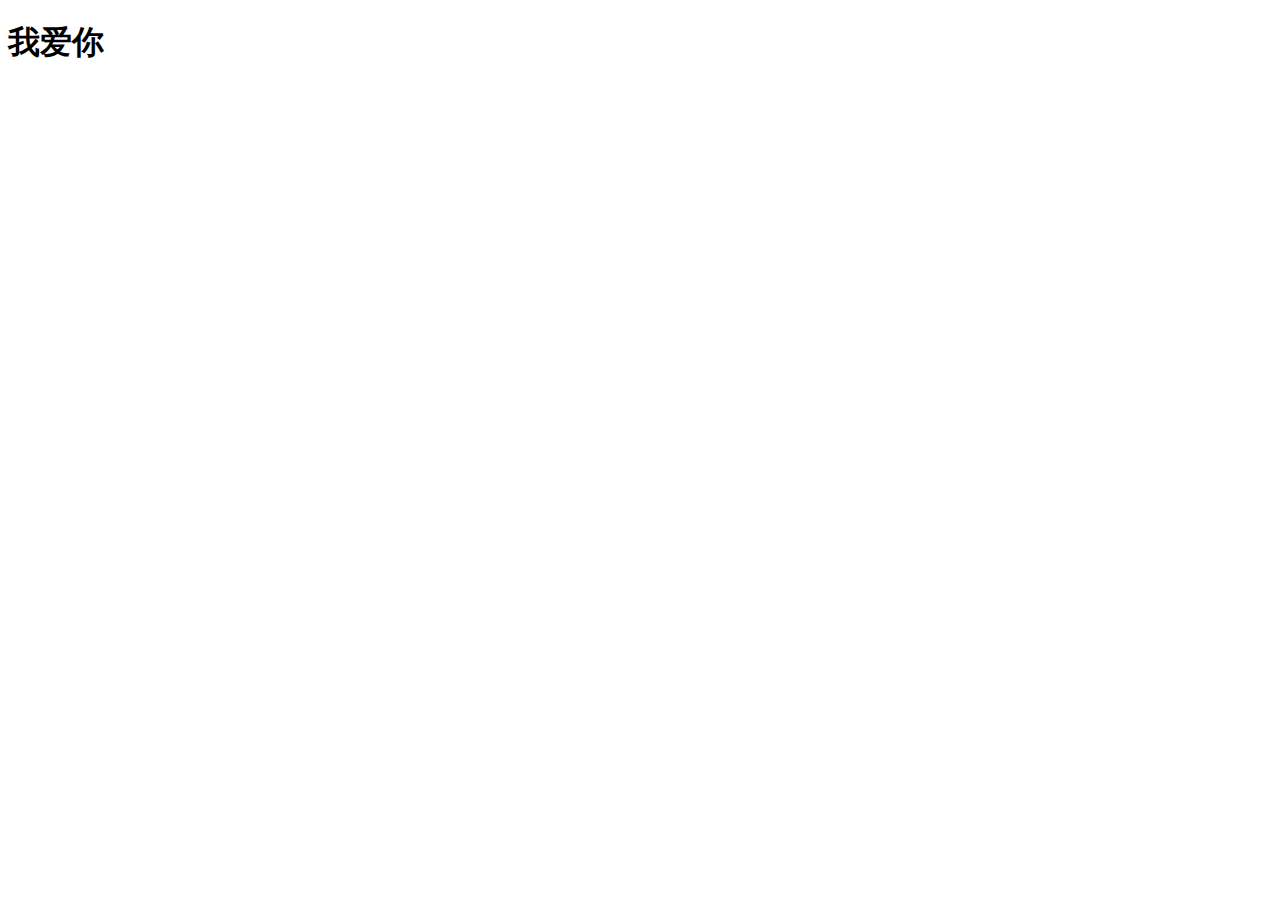
==== index.html @ 46d6de16 "完成了登录界面的制作" ====
<!DOCTYPE html>
<html lang="en">
<head>
    <meta charset="UTF-8">
    <meta http-equiv="X-UA-Compatible" content="IE=edge">
    <meta name="viewport" content="width=device-width, initial-scale=1.0">
    <title>Document</title>
</head>
<body>
    <h1>我爱你</h1>
</body>
</html>
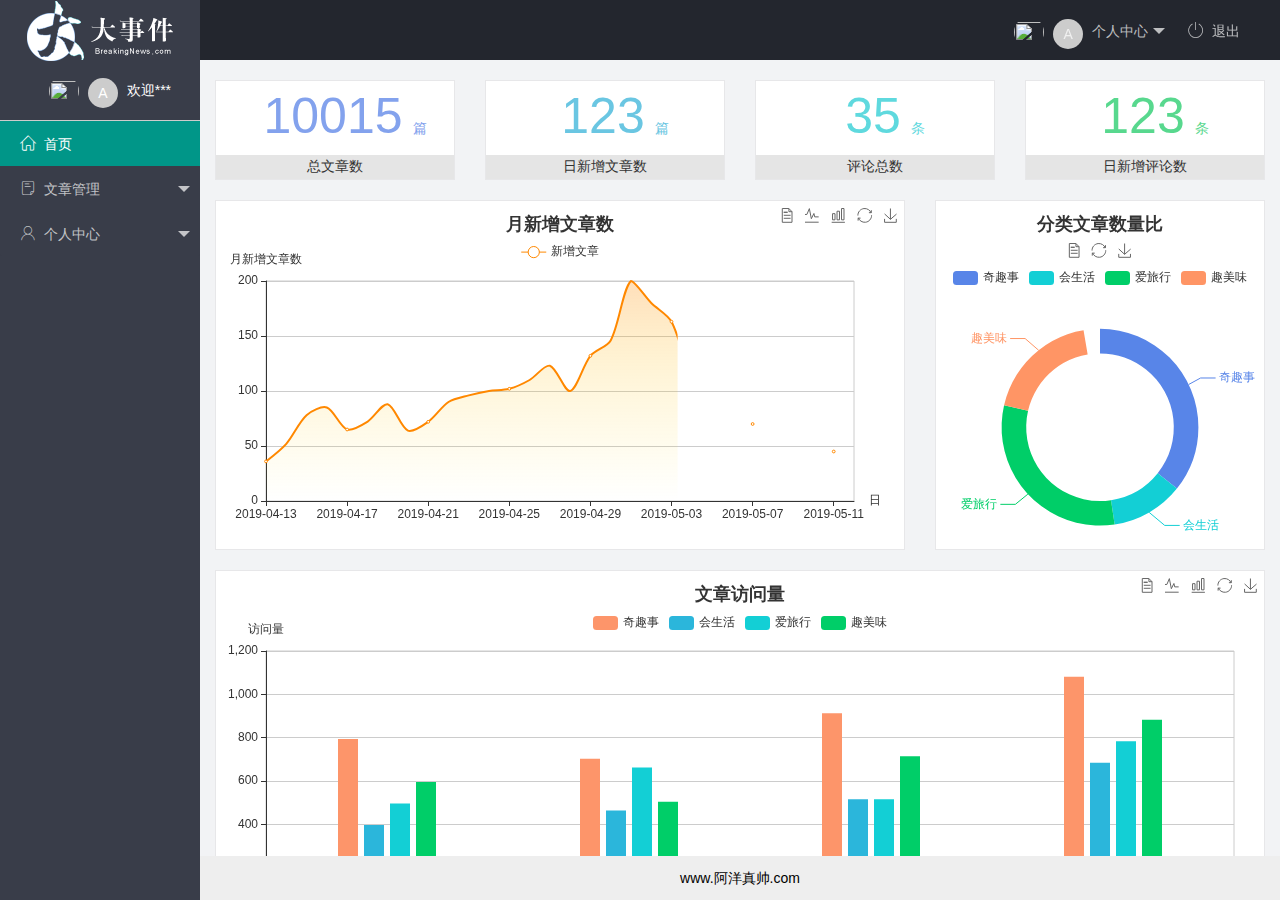
==== commit cef38fad: "完成了主页的开发" ====
--- a/index.html
+++ b/index.html
@@ -1,12 +1,102 @@
 <!DOCTYPE html>
 <html lang="en">
+
 <head>
     <meta charset="UTF-8">
     <meta http-equiv="X-UA-Compatible" content="IE=edge">
     <meta name="viewport" content="width=device-width, initial-scale=1.0">
-    <title>Document</title>
+    <link rel="stylesheet" href="/assets/lib/layui/css/layui.css">
+    <link rel="stylesheet" href="/assets/css/index.css">
+    <link rel="stylesheet" href="/assets/fonts/iconfont.css">
+    <title>后台主页</title>
 </head>
+
 <body>
-    <h1>我爱你</h1>
+    <div class="layui-layout layui-layout-admin">
+        <div class="layui-header">
+            <div class="layui-logo layui-hide-xs layui-bg-black">
+                <img src="/assets/images/logo.png" alt="">
+            </div>
+            <!-- 头部区域（可配合layui 已有的水平导航） -->
+
+            <ul class="layui-nav layui-layout-right">
+                <li class="layui-nav-item layui-hide layui-show-md-inline-block">
+                    <a href="javascript:;">
+                        <img src="//tva1.sinaimg.cn/crop.0.0.118.118.180/5db11ff4gw1e77d3nqrv8j203b03cweg.jpg"
+                            class="layui-nav-img">
+                        <span class="welcome">A</span>
+                       
+                        个人中心
+                    </a>
+                    <dl class="layui-nav-child">
+                        <dd><a href="">基本资料</a></dd>
+                        <dd><a href="">更换密码</a></dd>
+                        <dd><a href="">重置密码</a></dd>
+                    </dl>
+                </li>
+                <li class="layui-nav-item" lay-header-event="menuRight" lay-unselect>
+                    <a href="javascript:;" class="outlogin">
+                        <span class="iconfont icon-tuichu"></span>退出
+                    </a>
+                </li>
+            </ul>
+        </div>
+
+        <div class="layui-side layui-bg-black">
+            <div class="layui-side-scroll">
+                <!-- 左侧导航区域（可配合layui已有的垂直导航） -->
+                <div class="user-header">
+                    <img src="//tva1.sinaimg.cn/crop.0.0.118.118.180/5db11ff4gw1e77d3nqrv8j203b03cweg.jpg"
+                        class="layui-nav-img">
+                    <span  class="welcome">A</span>
+                    <span class="text-avatar"> 欢迎***</span>
+                   
+                 
+                </div>
+                <ul class="layui-nav layui-nav-tree" lay-shrink="all">
+                    <li class="layui-nav-item layui-this">
+                        <a target="fm" href="/home/dashboard.html"><span class="iconfont icon-home"></span>首页</a>
+                    </li>
+                    <li class="layui-nav-item ">
+                        <a class="" href="javascript:;"><span class="iconfont icon-16"></span>文章管理</a>
+                        <dl class="layui-nav-child">
+                            <dd><a href="javascript:;"><i class="layui-icon layui-icon-app"></i> 文章类别</a></dd>
+                            <dd><a href="javascript:;"><i class="layui-icon layui-icon-app"></i>文章列表</a></dd>
+                            <dd><a href="javascript:;"><i class="layui-icon layui-icon-app"></i>发表文章</a></dd>
+
+                        </dl>
+                    </li>
+                    <li class="layui-nav-item">
+                        <a href="javascript:;"><span class="iconfont icon-user"></span>个人中心</a>
+                        <dl class="layui-nav-child">
+                            <dd><a href="javascript:;"><i class="layui-icon layui-icon-app"></i>基本资料</a></dd>
+                            <dd><a href="javascript:;"><i class="layui-icon layui-icon-app"></i>更换头像</a></dd>
+                            <dd><a href="javascript:;"><i class="layui-icon layui-icon-app"></i>重置密码</a></dd>
+
+                        </dl>
+                    </li>
+
+
+                </ul>
+            </div>
+        </div>
+
+        <div class="layui-body">
+            <!-- 内容主体区域 -->
+            <iframe name="fm" src="/home/dashboard.html" frameborder="0"></iframe>
+        </div>
+
+        <div class="layui-footer">
+            <!-- 底部固定区域 -->
+            www.阿洋真帅.com
+        </div>
+    </div>
+    <script src="/assets/lib/layui/layui.all.js"></script>
+    <script src="/assets/lib/jquery.js"></script>
+    <script src="/assets/js/baseAPI.js"></script>
+
+    <script src="/assets/js/index.js"></script>
 </body>
+
+
 </html>--- a/assets/lib/layui/css/layui.css
+++ b/assets/lib/layui/css/layui.css
@@ -0,0 +1,2 @@
+/** layui-v2.5.5 MIT License By https://www.layui.com */
+ .layui-inline,img{display:inline-block;vertical-align:middle}h1,h2,h3,h4,h5,h6{font-weight:400}.layui-edge,.layui-header,.layui-inline,.layui-main{position:relative}.layui-body,.layui-edge,.layui-elip{overflow:hidden}.layui-btn,.layui-edge,.layui-inline,img{vertical-align:middle}.layui-btn,.layui-disabled,.layui-icon,.layui-unselect{-moz-user-select:none;-webkit-user-select:none;-ms-user-select:none}.layui-elip,.layui-form-checkbox span,.layui-form-pane .layui-form-label{text-overflow:ellipsis;white-space:nowrap}.layui-breadcrumb,.layui-tree-btnGroup{visibility:hidden}blockquote,body,button,dd,div,dl,dt,form,h1,h2,h3,h4,h5,h6,input,li,ol,p,pre,td,textarea,th,ul{margin:0;padding:0;-webkit-tap-highlight-color:rgba(0,0,0,0)}a:active,a:hover{outline:0}img{border:none}li{list-style:none}table{border-collapse:collapse;border-spacing:0}h4,h5,h6{font-size:100%}button,input,optgroup,option,select,textarea{font-family:inherit;font-size:inherit;font-style:inherit;font-weight:inherit;outline:0}pre{white-space:pre-wrap;white-space:-moz-pre-wrap;white-space:-pre-wrap;white-space:-o-pre-wrap;word-wrap:break-word}body{line-height:24px;font:14px Helvetica Neue,Helvetica,PingFang SC,Tahoma,Arial,sans-serif}hr{height:1px;margin:10px 0;border:0;clear:both}a{color:#333;text-decoration:none}a:hover{color:#777}a cite{font-style:normal;*cursor:pointer}.layui-border-box,.layui-border-box *{box-sizing:border-box}.layui-box,.layui-box *{box-sizing:content-box}.layui-clear{clear:both;*zoom:1}.layui-clear:after{content:'\20';clear:both;*zoom:1;display:block;height:0}.layui-inline{*display:inline;*zoom:1}.layui-edge{display:inline-block;width:0;height:0;border-width:6px;border-style:dashed;border-color:transparent}.layui-edge-top{top:-4px;border-bottom-color:#999;border-bottom-style:solid}.layui-edge-right{border-left-color:#999;border-left-style:solid}.layui-edge-bottom{top:2px;border-top-color:#999;border-top-style:solid}.layui-edge-left{border-right-color:#999;border-right-style:solid}.layui-disabled,.layui-disabled:hover{color:#d2d2d2!important;cursor:not-allowed!important}.layui-circle{border-radius:100%}.layui-show{display:block!important}.layui-hide{display:none!important}@font-face{font-family:layui-icon;src:url(../font/iconfont.eot?v=250);src:url(../font/iconfont.eot?v=250#iefix) format('embedded-opentype'),url(../font/iconfont.woff2?v=250) format('woff2'),url(../font/iconfont.woff?v=250) format('woff'),url(../font/iconfont.ttf?v=250) format('truetype'),url(../font/iconfont.svg?v=250#layui-icon) format('svg')}.layui-icon{font-family:layui-icon!important;font-size:16px;font-style:normal;-webkit-font-smoothing:antialiased;-moz-osx-font-smoothing:grayscale}.layui-icon-reply-fill:before{content:"\e611"}.layui-icon-set-fill:before{content:"\e614"}.layui-icon-menu-fill:before{content:"\e60f"}.layui-icon-search:before{content:"\e615"}.layui-icon-share:before{content:"\e641"}.layui-icon-set-sm:before{content:"\e620"}.layui-icon-engine:before{content:"\e628"}.layui-icon-close:before{content:"\1006"}.layui-icon-close-fill:before{content:"\1007"}.layui-icon-chart-screen:before{content:"\e629"}.layui-icon-star:before{content:"\e600"}.layui-icon-circle-dot:before{content:"\e617"}.layui-icon-chat:before{content:"\e606"}.layui-icon-release:before{content:"\e609"}.layui-icon-list:before{content:"\e60a"}.layui-icon-chart:before{content:"\e62c"}.layui-icon-ok-circle:before{content:"\1005"}.layui-icon-layim-theme:before{content:"\e61b"}.layui-icon-table:before{content:"\e62d"}.layui-icon-right:before{content:"\e602"}.layui-icon-left:before{content:"\e603"}.layui-icon-cart-simple:before{content:"\e698"}.layui-icon-face-cry:before{content:"\e69c"}.layui-icon-face-smile:before{content:"\e6af"}.layui-icon-survey:before{content:"\e6b2"}.layui-icon-tree:before{content:"\e62e"}.layui-icon-upload-circle:before{content:"\e62f"}.layui-icon-add-circle:before{content:"\e61f"}.layui-icon-download-circle:before{content:"\e601"}.layui-icon-templeate-1:before{content:"\e630"}.layui-icon-util:before{content:"\e631"}.layui-icon-face-surprised:before{content:"\e664"}.layui-icon-edit:before{content:"\e642"}.layui-icon-speaker:before{content:"\e645"}.layui-icon-down:before{content:"\e61a"}.layui-icon-file:before{content:"\e621"}.layui-icon-layouts:before{content:"\e632"}.layui-icon-rate-half:before{content:"\e6c9"}.layui-icon-add-circle-fine:before{content:"\e608"}.layui-icon-prev-circle:before{content:"\e633"}.layui-icon-read:before{content:"\e705"}.layui-icon-404:before{content:"\e61c"}.layui-icon-carousel:before{content:"\e634"}.layui-icon-help:before{content:"\e607"}.layui-icon-code-circle:before{content:"\e635"}.layui-icon-water:before{content:"\e636"}.layui-icon-username:before{content:"\e66f"}.layui-icon-find-fill:before{content:"\e670"}.layui-icon-about:before{content:"\e60b"}.layui-icon-location:before{content:"\e715"}.layui-icon-up:before{content:"\e619"}.layui-icon-pause:before{content:"\e651"}.layui-icon-date:before{content:"\e637"}.layui-icon-layim-uploadfile:before{content:"\e61d"}.layui-icon-delete:before{content:"\e640"}.layui-icon-play:before{content:"\e652"}.layui-icon-top:before{content:"\e604"}.layui-icon-friends:before{content:"\e612"}.layui-icon-refresh-3:before{content:"\e9aa"}.layui-icon-ok:before{content:"\e605"}.layui-icon-layer:before{content:"\e638"}.layui-icon-face-smile-fine:before{content:"\e60c"}.layui-icon-dollar:before{content:"\e659"}.layui-icon-group:before{content:"\e613"}.layui-icon-layim-download:before{content:"\e61e"}.layui-icon-picture-fine:before{content:"\e60d"}.layui-icon-link:before{content:"\e64c"}.layui-icon-diamond:before{content:"\e735"}.layui-icon-log:before{content:"\e60e"}.layui-icon-rate-solid:before{content:"\e67a"}.layui-icon-fonts-del:before{content:"\e64f"}.layui-icon-unlink:before{content:"\e64d"}.layui-icon-fonts-clear:before{content:"\e639"}.layui-icon-triangle-r:before{content:"\e623"}.layui-icon-circle:before{content:"\e63f"}.layui-icon-radio:before{content:"\e643"}.layui-icon-align-center:before{content:"\e647"}.layui-icon-align-right:before{content:"\e648"}.layui-icon-align-left:before{content:"\e649"}.layui-icon-loading-1:before{content:"\e63e"}.layui-icon-return:before{content:"\e65c"}.layui-icon-fonts-strong:before{content:"\e62b"}.layui-icon-upload:before{content:"\e67c"}.layui-icon-dialogue:before{content:"\e63a"}.layui-icon-video:before{content:"\e6ed"}.layui-icon-headset:before{content:"\e6fc"}.layui-icon-cellphone-fine:before{content:"\e63b"}.layui-icon-add-1:before{content:"\e654"}.layui-icon-face-smile-b:before{content:"\e650"}.layui-icon-fonts-html:before{content:"\e64b"}.layui-icon-form:before{content:"\e63c"}.layui-icon-cart:before{content:"\e657"}.layui-icon-camera-fill:before{content:"\e65d"}.layui-icon-tabs:before{content:"\e62a"}.layui-icon-fonts-code:before{content:"\e64e"}.layui-icon-fire:before{content:"\e756"}.layui-icon-set:before{content:"\e716"}.layui-icon-fonts-u:before{content:"\e646"}.layui-icon-triangle-d:before{content:"\e625"}.layui-icon-tips:before{content:"\e702"}.layui-icon-picture:before{content:"\e64a"}.layui-icon-more-vertical:before{content:"\e671"}.layui-icon-flag:before{content:"\e66c"}.layui-icon-loading:before{content:"\e63d"}.layui-icon-fonts-i:before{content:"\e644"}.layui-icon-refresh-1:before{content:"\e666"}.layui-icon-rmb:before{content:"\e65e"}.layui-icon-home:before{content:"\e68e"}.layui-icon-user:before{content:"\e770"}.layui-icon-notice:before{content:"\e667"}.layui-icon-login-weibo:before{content:"\e675"}.layui-icon-voice:before{content:"\e688"}.layui-icon-upload-drag:before{content:"\e681"}.layui-icon-login-qq:before{content:"\e676"}.layui-icon-snowflake:before{content:"\e6b1"}.layui-icon-file-b:before{content:"\e655"}.layui-icon-template:before{content:"\e663"}.layui-icon-auz:before{content:"\e672"}.layui-icon-console:before{content:"\e665"}.layui-icon-app:before{content:"\e653"}.layui-icon-prev:before{content:"\e65a"}.layui-icon-website:before{content:"\e7ae"}.layui-icon-next:before{content:"\e65b"}.layui-icon-component:before{content:"\e857"}.layui-icon-more:before{content:"\e65f"}.layui-icon-login-wechat:before{content:"\e677"}.layui-icon-shrink-right:before{content:"\e668"}.layui-icon-spread-left:before{content:"\e66b"}.layui-icon-camera:before{content:"\e660"}.layui-icon-note:before{content:"\e66e"}.layui-icon-refresh:before{content:"\e669"}.layui-icon-female:before{content:"\e661"}.layui-icon-male:before{content:"\e662"}.layui-icon-password:before{content:"\e673"}.layui-icon-senior:before{content:"\e674"}.layui-icon-theme:before{content:"\e66a"}.layui-icon-tread:before{content:"\e6c5"}.layui-icon-praise:before{content:"\e6c6"}.layui-icon-star-fill:before{content:"\e658"}.layui-icon-rate:before{content:"\e67b"}.layui-icon-template-1:before{content:"\e656"}.layui-icon-vercode:before{content:"\e679"}.layui-icon-cellphone:before{content:"\e678"}.layui-icon-screen-full:before{content:"\e622"}.layui-icon-screen-restore:before{content:"\e758"}.layui-icon-cols:before{content:"\e610"}.layui-icon-export:before{content:"\e67d"}.layui-icon-print:before{content:"\e66d"}.layui-icon-slider:before{content:"\e714"}.layui-icon-addition:before{content:"\e624"}.layui-icon-subtraction:before{content:"\e67e"}.layui-icon-service:before{content:"\e626"}.layui-icon-transfer:before{content:"\e691"}.layui-main{width:1140px;margin:0 auto}.layui-header{z-index:1000;height:60px}.layui-header a:hover{transition:all .5s;-webkit-transition:all .5s}.layui-side{position:fixed;left:0;top:0;bottom:0;z-index:999;width:200px;overflow-x:hidden}.layui-side-scroll{position:relative;width:220px;height:100%;overflow-x:hidden}.layui-body{position:absolute;left:200px;right:0;top:0;bottom:0;z-index:998;width:auto;overflow-y:auto;box-sizing:border-box}.layui-layout-body{overflow:hidden}.layui-layout-admin .layui-header{background-color:#23262E}.layui-layout-admin .layui-side{top:60px;width:200px;overflow-x:hidden}.layui-layout-admin .layui-body{position:fixed;top:60px;bottom:44px}.layui-layout-admin .layui-main{width:auto;margin:0 15px}.layui-layout-admin .layui-footer{position:fixed;left:200px;right:0;bottom:0;height:44px;line-height:44px;padding:0 15px;background-color:#eee}.layui-layout-admin .layui-logo{position:absolute;left:0;top:0;width:200px;height:100%;line-height:60px;text-align:center;color:#009688;font-size:16px}.layui-layout-admin .layui-header .layui-nav{background:0 0}.layui-layout-left{position:absolute!important;left:200px;top:0}.layui-layout-right{position:absolute!important;right:0;top:0}.layui-container{position:relative;margin:0 auto;padding:0 15px;box-sizing:border-box}.layui-fluid{position:relative;margin:0 auto;padding:0 15px}.layui-row:after,.layui-row:before{content:'';display:block;clear:both}.layui-col-lg1,.layui-col-lg10,.layui-col-lg11,.layui-col-lg12,.layui-col-lg2,.layui-col-lg3,.layui-col-lg4,.layui-col-lg5,.layui-col-lg6,.layui-col-lg7,.layui-col-lg8,.layui-col-lg9,.layui-col-md1,.layui-col-md10,.layui-col-md11,.layui-col-md12,.layui-col-md2,.layui-col-md3,.layui-col-md4,.layui-col-md5,.layui-col-md6,.layui-col-md7,.layui-col-md8,.layui-col-md9,.layui-col-sm1,.layui-col-sm10,.layui-col-sm11,.layui-col-sm12,.layui-col-sm2,.layui-col-sm3,.layui-col-sm4,.layui-col-sm5,.layui-col-sm6,.layui-col-sm7,.layui-col-sm8,.layui-col-sm9,.layui-col-xs1,.layui-col-xs10,.layui-col-xs11,.layui-col-xs12,.layui-col-xs2,.layui-col-xs3,.layui-col-xs4,.layui-col-xs5,.layui-col-xs6,.layui-col-xs7,.layui-col-xs8,.layui-col-xs9{position:relative;display:block;box-sizing:border-box}.layui-col-xs1,.layui-col-xs10,.layui-col-xs11,.layui-col-xs12,.layui-col-xs2,.layui-col-xs3,.layui-col-xs4,.layui-col-xs5,.layui-col-xs6,.layui-col-xs7,.layui-col-xs8,.layui-col-xs9{float:left}.layui-col-xs1{width:8.33333333%}.layui-col-xs2{width:16.66666667%}.layui-col-xs3{width:25%}.layui-col-xs4{width:33.33333333%}.layui-col-xs5{width:41.66666667%}.layui-col-xs6{width:50%}.layui-col-xs7{width:58.33333333%}.layui-col-xs8{width:66.66666667%}.layui-col-xs9{width:75%}.layui-col-xs10{width:83.33333333%}.layui-col-xs11{width:91.66666667%}.layui-col-xs12{width:100%}.layui-col-xs-offset1{margin-left:8.33333333%}.layui-col-xs-offset2{margin-left:16.66666667%}.layui-col-xs-offset3{margin-left:25%}.layui-col-xs-offset4{margin-left:33.33333333%}.layui-col-xs-offset5{margin-left:41.66666667%}.layui-col-xs-offset6{margin-left:50%}.layui-col-xs-offset7{margin-left:58.33333333%}.layui-col-xs-offset8{margin-left:66.66666667%}.layui-col-xs-offset9{margin-left:75%}.layui-col-xs-offset10{margin-left:83.33333333%}.layui-col-xs-offset11{margin-left:91.66666667%}.layui-col-xs-offset12{margin-left:100%}@media screen and (max-width:768px){.layui-hide-xs{display:none!important}.layui-show-xs-block{display:block!important}.layui-show-xs-inline{display:inline!important}.layui-show-xs-inline-block{display:inline-block!important}}@media screen and (min-width:768px){.layui-container{width:750px}.layui-hide-sm{display:none!important}.layui-show-sm-block{display:block!important}.layui-show-sm-inline{display:inline!important}.layui-show-sm-inline-block{display:inline-block!important}.layui-col-sm1,.layui-col-sm10,.layui-col-sm11,.layui-col-sm12,.layui-col-sm2,.layui-col-sm3,.layui-col-sm4,.layui-col-sm5,.layui-col-sm6,.layui-col-sm7,.layui-col-sm8,.layui-col-sm9{float:left}.layui-col-sm1{width:8.33333333%}.layui-col-sm2{width:16.66666667%}.layui-col-sm3{width:25%}.layui-col-sm4{width:33.33333333%}.layui-col-sm5{width:41.66666667%}.layui-col-sm6{width:50%}.layui-col-sm7{width:58.33333333%}.layui-col-sm8{width:66.66666667%}.layui-col-sm9{width:75%}.layui-col-sm10{width:83.33333333%}.layui-col-sm11{width:91.66666667%}.layui-col-sm12{width:100%}.layui-col-sm-offset1{margin-left:8.33333333%}.layui-col-sm-offset2{margin-left:16.66666667%}.layui-col-sm-offset3{margin-left:25%}.layui-col-sm-offset4{margin-left:33.33333333%}.layui-col-sm-offset5{margin-left:41.66666667%}.layui-col-sm-offset6{margin-left:50%}.layui-col-sm-offset7{margin-left:58.33333333%}.layui-col-sm-offset8{margin-left:66.66666667%}.layui-col-sm-offset9{margin-left:75%}.layui-col-sm-offset10{margin-left:83.33333333%}.layui-col-sm-offset11{margin-left:91.66666667%}.layui-col-sm-offset12{margin-left:100%}}@media screen and (min-width:992px){.layui-container{width:970px}.layui-hide-md{display:none!important}.layui-show-md-block{display:block!important}.layui-show-md-inline{display:inline!important}.layui-show-md-inline-block{display:inline-block!important}.layui-col-md1,.layui-col-md10,.layui-col-md11,.layui-col-md12,.layui-col-md2,.layui-col-md3,.layui-col-md4,.layui-col-md5,.layui-col-md6,.layui-col-md7,.layui-col-md8,.layui-col-md9{float:left}.layui-col-md1{width:8.33333333%}.layui-col-md2{width:16.66666667%}.layui-col-md3{width:25%}.layui-col-md4{width:33.33333333%}.layui-col-md5{width:41.66666667%}.layui-col-md6{width:50%}.layui-col-md7{width:58.33333333%}.layui-col-md8{width:66.66666667%}.layui-col-md9{width:75%}.layui-col-md10{width:83.33333333%}.layui-col-md11{width:91.66666667%}.layui-col-md12{width:100%}.layui-col-md-offset1{margin-left:8.33333333%}.layui-col-md-offset2{margin-left:16.66666667%}.layui-col-md-offset3{margin-left:25%}.layui-col-md-offset4{margin-left:33.33333333%}.layui-col-md-offset5{margin-left:41.66666667%}.layui-col-md-offset6{margin-left:50%}.layui-col-md-offset7{margin-left:58.33333333%}.layui-col-md-offset8{margin-left:66.66666667%}.layui-col-md-offset9{margin-left:75%}.layui-col-md-offset10{margin-left:83.33333333%}.layui-col-md-offset11{margin-left:91.66666667%}.layui-col-md-offset12{margin-left:100%}}@media screen and (min-width:1200px){.layui-container{width:1170px}.layui-hide-lg{display:none!important}.layui-show-lg-block{display:block!important}.layui-show-lg-inline{display:inline!important}.layui-show-lg-inline-block{display:inline-block!important}.layui-col-lg1,.layui-col-lg10,.layui-col-lg11,.layui-col-lg12,.layui-col-lg2,.layui-col-lg3,.layui-col-lg4,.layui-col-lg5,.layui-col-lg6,.layui-col-lg7,.layui-col-lg8,.layui-col-lg9{float:left}.layui-col-lg1{width:8.33333333%}.layui-col-lg2{width:16.66666667%}.layui-col-lg3{width:25%}.layui-col-lg4{width:33.33333333%}.layui-col-lg5{width:41.66666667%}.layui-col-lg6{width:50%}.layui-col-lg7{width:58.33333333%}.layui-col-lg8{width:66.66666667%}.layui-col-lg9{width:75%}.layui-col-lg10{width:83.33333333%}.layui-col-lg11{width:91.66666667%}.layui-col-lg12{width:100%}.layui-col-lg-offset1{margin-left:8.33333333%}.layui-col-lg-offset2{margin-left:16.66666667%}.layui-col-lg-offset3{margin-left:25%}.layui-col-lg-offset4{margin-left:33.33333333%}.layui-col-lg-offset5{margin-left:41.66666667%}.layui-col-lg-offset6{margin-left:50%}.layui-col-lg-offset7{margin-left:58.33333333%}.layui-col-lg-offset8{margin-left:66.66666667%}.layui-col-lg-offset9{margin-left:75%}.layui-col-lg-offset10{margin-left:83.33333333%}.layui-col-lg-offset11{margin-left:91.66666667%}.layui-col-lg-offset12{margin-left:100%}}.layui-col-space1{margin:-.5px}.layui-col-space1>*{padding:.5px}.layui-col-space3{margin:-1.5px}.layui-col-space3>*{padding:1.5px}.layui-col-space5{margin:-2.5px}.layui-col-space5>*{padding:2.5px}.layui-col-space8{margin:-3.5px}.layui-col-space8>*{padding:3.5px}.layui-col-space10{margin:-5px}.layui-col-space10>*{padding:5px}.layui-col-space12{margin:-6px}.layui-col-space12>*{padding:6px}.layui-col-space15{margin:-7.5px}.layui-col-space15>*{padding:7.5px}.layui-col-space18{margin:-9px}.layui-col-space18>*{padding:9px}.layui-col-space20{margin:-10px}.layui-col-space20>*{padding:10px}.layui-col-space22{margin:-11px}.layui-col-space22>*{padding:11px}.layui-col-space25{margin:-12.5px}.layui-col-space25>*{padding:12.5px}.layui-col-space30{margin:-15px}.layui-col-space30>*{padding:15px}.layui-btn,.layui-input,.layui-select,.layui-textarea,.layui-upload-button{outline:0;-webkit-appearance:none;transition:all .3s;-webkit-transition:all .3s;box-sizing:border-box}.layui-elem-quote{margin-bottom:10px;padding:15px;line-height:22px;border-left:5px solid #009688;border-radius:0 2px 2px 0;background-color:#f2f2f2}.layui-quote-nm{border-style:solid;border-width:1px 1px 1px 5px;background:0 0}.layui-elem-field{margin-bottom:10px;padding:0;border-width:1px;border-style:solid}.layui-elem-field legend{margin-left:20px;padding:0 10px;font-size:20px;font-weight:300}.layui-field-title{margin:10px 0 20px;border-width:1px 0 0}.layui-field-box{padding:10px 15px}.layui-field-title .layui-field-box{padding:10px 0}.layui-progress{position:relative;height:6px;border-radius:20px;background-color:#e2e2e2}.layui-progress-bar{position:absolute;left:0;top:0;width:0;max-width:100%;height:6px;border-radius:20px;text-align:right;background-color:#5FB878;transition:all .3s;-webkit-transition:all .3s}.layui-progress-big,.layui-progress-big .layui-progress-bar{height:18px;line-height:18px}.layui-progress-text{position:relative;top:-20px;line-height:18px;font-size:12px;color:#666}.layui-progress-big .layui-progress-text{position:static;padding:0 10px;color:#fff}.layui-collapse{border-width:1px;border-style:solid;border-radius:2px}.layui-colla-content,.layui-colla-item{border-top-width:1px;border-top-style:solid}.layui-colla-item:first-child{border-top:none}.layui-colla-title{position:relative;height:42px;line-height:42px;padding:0 15px 0 35px;color:#333;background-color:#f2f2f2;cursor:pointer;font-size:14px;overflow:hidden}.layui-colla-content{display:none;padding:10px 15px;line-height:22px;color:#666}.layui-colla-icon{position:absolute;left:15px;top:0;font-size:14px}.layui-card{margin-bottom:15px;border-radius:2px;background-color:#fff;box-shadow:0 1px 2px 0 rgba(0,0,0,.05)}.layui-card:last-child{margin-bottom:0}.layui-card-header{position:relative;height:42px;line-height:42px;padding:0 15px;border-bottom:1px solid #f6f6f6;color:#333;border-radius:2px 2px 0 0;font-size:14px}.layui-bg-black,.layui-bg-blue,.layui-bg-cyan,.layui-bg-green,.layui-bg-orange,.layui-bg-red{color:#fff!important}.layui-card-body{position:relative;padding:10px 15px;line-height:24px}.layui-card-body[pad15]{padding:15px}.layui-card-body[pad20]{padding:20px}.layui-card-body .layui-table{margin:5px 0}.layui-card .layui-tab{margin:0}.layui-panel-window{position:relative;padding:15px;border-radius:0;border-top:5px solid #E6E6E6;background-color:#fff}.layui-auxiliar-moving{position:fixed;left:0;right:0;top:0;bottom:0;width:100%;height:100%;background:0 0;z-index:9999999999}.layui-form-label,.layui-form-mid,.layui-form-select,.layui-input-block,.layui-input-inline,.layui-textarea{position:relative}.layui-bg-red{background-color:#FF5722!important}.layui-bg-orange{background-color:#FFB800!important}.layui-bg-green{background-color:#009688!important}.layui-bg-cyan{background-color:#2F4056!important}.layui-bg-blue{background-color:#1E9FFF!important}.layui-bg-black{background-color:#393D49!important}.layui-bg-gray{background-color:#eee!important;color:#666!important}.layui-badge-rim,.layui-colla-content,.layui-colla-item,.layui-collapse,.layui-elem-field,.layui-form-pane .layui-form-item[pane],.layui-form-pane .layui-form-label,.layui-input,.layui-layedit,.layui-layedit-tool,.layui-quote-nm,.layui-select,.layui-tab-bar,.layui-tab-card,.layui-tab-title,.layui-tab-title .layui-this:after,.layui-textarea{border-color:#e6e6e6}.layui-timeline-item:before,hr{background-color:#e6e6e6}.layui-text{line-height:22px;font-size:14px;color:#666}.layui-text h1,.layui-text h2,.layui-text h3{font-weight:500;color:#333}.layui-text h1{font-size:30px}.layui-text h2{font-size:24px}.layui-text h3{font-size:18px}.layui-text a:not(.layui-btn){color:#01AAED}.layui-text a:not(.layui-btn):hover{text-decoration:underline}.layui-text ul{padding:5px 0 5px 15px}.layui-text ul li{margin-top:5px;list-style-type:disc}.layui-text em,.layui-word-aux{color:#999!important;padding:0 5px!important}.layui-btn{display:inline-block;height:38px;line-height:38px;padding:0 18px;background-color:#009688;color:#fff;white-space:nowrap;text-align:center;font-size:14px;border:none;border-radius:2px;cursor:pointer}.layui-btn:hover{opacity:.8;filter:alpha(opacity=80);color:#fff}.layui-btn:active{opacity:1;filter:alpha(opacity=100)}.layui-btn+.layui-btn{margin-left:10px}.layui-btn-container{font-size:0}.layui-btn-container .layui-btn{margin-right:10px;margin-bottom:10px}.layui-btn-container .layui-btn+.layui-btn{margin-left:0}.layui-table .layui-btn-container .layui-btn{margin-bottom:9px}.layui-btn-radius{border-radius:100px}.layui-btn .layui-icon{margin-right:3px;font-size:18px;vertical-align:bottom;vertical-align:middle\9}.layui-btn-primary{border:1px solid #C9C9C9;background-color:#fff;color:#555}.layui-btn-primary:hover{border-color:#009688;color:#333}.layui-btn-normal{background-color:#1E9FFF}.layui-btn-warm{background-color:#FFB800}.layui-btn-danger{background-color:#FF5722}.layui-btn-checked{background-color:#5FB878}.layui-btn-disabled,.layui-btn-disabled:active,.layui-btn-disabled:hover{border:1px solid #e6e6e6;background-color:#FBFBFB;color:#C9C9C9;cursor:not-allowed;opacity:1}.layui-btn-lg{height:44px;line-height:44px;padding:0 25px;font-size:16px}.layui-btn-sm{height:30px;line-height:30px;padding:0 10px;font-size:12px}.layui-btn-sm i{font-size:16px!important}.layui-btn-xs{height:22px;line-height:22px;padding:0 5px;font-size:12px}.layui-btn-xs i{font-size:14px!important}.layui-btn-group{display:inline-block;vertical-align:middle;font-size:0}.layui-btn-group .layui-btn{margin-left:0!important;margin-right:0!important;border-left:1px solid rgba(255,255,255,.5);border-radius:0}.layui-btn-group .layui-btn-primary{border-left:none}.layui-btn-group .layui-btn-primary:hover{border-color:#C9C9C9;color:#009688}.layui-btn-group .layui-btn:first-child{border-left:none;border-radius:2px 0 0 2px}.layui-btn-group .layui-btn-primary:first-child{border-left:1px solid #c9c9c9}.layui-btn-group .layui-btn:last-child{border-radius:0 2px 2px 0}.layui-btn-group .layui-btn+.layui-btn{margin-left:0}.layui-btn-group+.layui-btn-group{margin-left:10px}.layui-btn-fluid{width:100%}.layui-input,.layui-select,.layui-textarea{height:38px;line-height:1.3;line-height:38px\9;border-width:1px;border-style:solid;background-color:#fff;border-radius:2px}.layui-input::-webkit-input-placeholder,.layui-select::-webkit-input-placeholder,.layui-textarea::-webkit-input-placeholder{line-height:1.3}.layui-input,.layui-textarea{display:block;width:100%;padding-left:10px}.layui-input:hover,.layui-textarea:hover{border-color:#D2D2D2!important}.layui-input:focus,.layui-textarea:focus{border-color:#C9C9C9!important}.layui-textarea{min-height:100px;height:auto;line-height:20px;padding:6px 10px;resize:vertical}.layui-select{padding:0 10px}.layui-form input[type=checkbox],.layui-form input[type=radio],.layui-form select{display:none}.layui-form [lay-ignore]{display:initial}.layui-form-item{margin-bottom:15px;clear:both;*zoom:1}.layui-form-item:after{content:'\20';clear:both;*zoom:1;display:block;height:0}.layui-form-label{float:left;display:block;padding:9px 15px;width:80px;font-weight:400;line-height:20px;text-align:right}.layui-form-label-col{display:block;float:none;padding:9px 0;line-height:20px;text-align:left}.layui-form-item .layui-inline{margin-bottom:5px;margin-right:10px}.layui-input-block{margin-left:110px;min-height:36px}.layui-input-inline{display:inline-block;vertical-align:middle}.layui-form-item .layui-input-inline{float:left;width:190px;margin-right:10px}.layui-form-text .layui-input-inline{width:auto}.layui-form-mid{float:left;display:block;padding:9px 0!important;line-height:20px;margin-right:10px}.layui-form-danger+.layui-form-select .layui-input,.layui-form-danger:focus{border-color:#FF5722!important}.layui-form-select .layui-input{padding-right:30px;cursor:pointer}.layui-form-select .layui-edge{position:absolute;right:10px;top:50%;margin-top:-3px;cursor:pointer;border-width:6px;border-top-color:#c2c2c2;border-top-style:solid;transition:all .3s;-webkit-transition:all .3s}.layui-form-select dl{display:none;position:absolute;left:0;top:42px;padding:5px 0;z-index:899;min-width:100%;border:1px solid #d2d2d2;max-height:300px;overflow-y:auto;background-color:#fff;border-radius:2px;box-shadow:0 2px 4px rgba(0,0,0,.12);box-sizing:border-box}.layui-form-select dl dd,.layui-form-select dl dt{padding:0 10px;line-height:36px;white-space:nowrap;overflow:hidden;text-overflow:ellipsis}.layui-form-select dl dt{font-size:12px;color:#999}.layui-form-select dl dd{cursor:pointer}.layui-form-select dl dd:hover{background-color:#f2f2f2;-webkit-transition:.5s all;transition:.5s all}.layui-form-select .layui-select-group dd{padding-left:20px}.layui-form-select dl dd.layui-select-tips{padding-left:10px!important;color:#999}.layui-form-select dl dd.layui-this{background-color:#5FB878;color:#fff}.layui-form-checkbox,.layui-form-select dl dd.layui-disabled{background-color:#fff}.layui-form-selected dl{display:block}.layui-form-checkbox,.layui-form-checkbox *,.layui-form-switch{display:inline-block;vertical-align:middle}.layui-form-selected .layui-edge{margin-top:-9px;-webkit-transform:rotate(180deg);transform:rotate(180deg);margin-top:-3px\9}:root .layui-form-selected .layui-edge{margin-top:-9px\0/IE9}.layui-form-selectup dl{top:auto;bottom:42px}.layui-select-none{margin:5px 0;text-align:center;color:#999}.layui-select-disabled .layui-disabled{border-color:#eee!important}.layui-select-disabled .layui-edge{border-top-color:#d2d2d2}.layui-form-checkbox{position:relative;height:30px;line-height:30px;margin-right:10px;padding-right:30px;cursor:pointer;font-size:0;-webkit-transition:.1s linear;transition:.1s linear;box-sizing:border-box}.layui-form-checkbox span{padding:0 10px;height:100%;font-size:14px;border-radius:2px 0 0 2px;background-color:#d2d2d2;color:#fff;overflow:hidden}.layui-form-checkbox:hover span{background-color:#c2c2c2}.layui-form-checkbox i{position:absolute;right:0;top:0;width:30px;height:28px;border:1px solid #d2d2d2;border-left:none;border-radius:0 2px 2px 0;color:#fff;font-size:20px;text-align:center}.layui-form-checkbox:hover i{border-color:#c2c2c2;color:#c2c2c2}.layui-form-checked,.layui-form-checked:hover{border-color:#5FB878}.layui-form-checked span,.layui-form-checked:hover span{background-color:#5FB878}.layui-form-checked i,.layui-form-checked:hover i{color:#5FB878}.layui-form-item .layui-form-checkbox{margin-top:4px}.layui-form-checkbox[lay-skin=primary]{height:auto!important;line-height:normal!important;min-width:18px;min-height:18px;border:none!important;margin-right:0;padding-left:28px;padding-right:0;background:0 0}.layui-form-checkbox[lay-skin=primary] span{padding-left:0;padding-right:15px;line-height:18px;background:0 0;color:#666}.layui-form-checkbox[lay-skin=primary] i{right:auto;left:0;width:16px;height:16px;line-height:16px;border:1px solid #d2d2d2;font-size:12px;border-radius:2px;background-color:#fff;-webkit-transition:.1s linear;transition:.1s linear}.layui-form-checkbox[lay-skin=primary]:hover i{border-color:#5FB878;color:#fff}.layui-form-checked[lay-skin=primary] i{border-color:#5FB878!important;background-color:#5FB878;color:#fff}.layui-checkbox-disbaled[lay-skin=primary] span{background:0 0!important;color:#c2c2c2}.layui-checkbox-disbaled[lay-skin=primary]:hover i{border-color:#d2d2d2}.layui-form-item .layui-form-checkbox[lay-skin=primary]{margin-top:10px}.layui-form-switch{position:relative;height:22px;line-height:22px;min-width:35px;padding:0 5px;margin-top:8px;border:1px solid #d2d2d2;border-radius:20px;cursor:pointer;background-color:#fff;-webkit-transition:.1s linear;transition:.1s linear}.layui-form-switch i{position:absolute;left:5px;top:3px;width:16px;height:16px;border-radius:20px;background-color:#d2d2d2;-webkit-transition:.1s linear;transition:.1s linear}.layui-form-switch em{position:relative;top:0;width:25px;margin-left:21px;padding:0!important;text-align:center!important;color:#999!important;font-style:normal!important;font-size:12px}.layui-form-onswitch{border-color:#5FB878;background-color:#5FB878}.layui-checkbox-disbaled,.layui-checkbox-disbaled i{border-color:#e2e2e2!important}.layui-form-onswitch i{left:100%;margin-left:-21px;background-color:#fff}.layui-form-onswitch em{margin-left:5px;margin-right:21px;color:#fff!important}.layui-checkbox-disbaled span{background-color:#e2e2e2!important}.layui-checkbox-disbaled:hover i{color:#fff!important}[lay-radio]{display:none}.layui-form-radio,.layui-form-radio *{display:inline-block;vertical-align:middle}.layui-form-radio{line-height:28px;margin:6px 10px 0 0;padding-right:10px;cursor:pointer;font-size:0}.layui-form-radio *{font-size:14px}.layui-form-radio>i{margin-right:8px;font-size:22px;color:#c2c2c2}.layui-form-radio>i:hover,.layui-form-radioed>i{color:#5FB878}.layui-radio-disbaled>i{color:#e2e2e2!important}.layui-form-pane .layui-form-label{width:110px;padding:8px 15px;height:38px;line-height:20px;border-width:1px;border-style:solid;border-radius:2px 0 0 2px;text-align:center;background-color:#FBFBFB;overflow:hidden;box-sizing:border-box}.layui-form-pane .layui-input-inline{margin-left:-1px}.layui-form-pane .layui-input-block{margin-left:110px;left:-1px}.layui-form-pane .layui-input{border-radius:0 2px 2px 0}.layui-form-pane .layui-form-text .layui-form-label{float:none;width:100%;border-radius:2px;box-sizing:border-box;text-align:left}.layui-form-pane .layui-form-text .layui-input-inline{display:block;margin:0;top:-1px;clear:both}.layui-form-pane .layui-form-text .layui-input-block{margin:0;left:0;top:-1px}.layui-form-pane .layui-form-text .layui-textarea{min-height:100px;border-radius:0 0 2px 2px}.layui-form-pane .layui-form-checkbox{margin:4px 0 4px 10px}.layui-form-pane .layui-form-radio,.layui-form-pane .layui-form-switch{margin-top:6px;margin-left:10px}.layui-form-pane .layui-form-item[pane]{position:relative;border-width:1px;border-style:solid}.layui-form-pane .layui-form-item[pane] .layui-form-label{position:absolute;left:0;top:0;height:100%;border-width:0 1px 0 0}.layui-form-pane .layui-form-item[pane] .layui-input-inline{margin-left:110px}@media screen and (max-width:450px){.layui-form-item .layui-form-label{text-overflow:ellipsis;overflow:hidden;white-space:nowrap}.layui-form-item .layui-inline{display:block;margin-right:0;margin-bottom:20px;clear:both}.layui-form-item .layui-inline:after{content:'\20';clear:both;display:block;height:0}.layui-form-item .layui-input-inline{display:block;float:none;left:-3px;width:auto;margin:0 0 10px 112px}.layui-form-item .layui-input-inline+.layui-form-mid{margin-left:110px;top:-5px;padding:0}.layui-form-item .layui-form-checkbox{margin-right:5px;margin-bottom:5px}}.layui-layedit{border-width:1px;border-style:solid;border-radius:2px}.layui-layedit-tool{padding:3px 5px;border-bottom-width:1px;border-bottom-style:solid;font-size:0}.layedit-tool-fixed{position:fixed;top:0;border-top:1px solid #e2e2e2}.layui-layedit-tool .layedit-tool-mid,.layui-layedit-tool .layui-icon{display:inline-block;vertical-align:middle;text-align:center;font-size:14px}.layui-layedit-tool .layui-icon{position:relative;width:32px;height:30px;line-height:30px;margin:3px 5px;color:#777;cursor:pointer;border-radius:2px}.layui-layedit-tool .layui-icon:hover{color:#393D49}.layui-layedit-tool .layui-icon:active{color:#000}.layui-layedit-tool .layedit-tool-active{background-color:#e2e2e2;color:#000}.layui-layedit-tool .layui-disabled,.layui-layedit-tool .layui-disabled:hover{color:#d2d2d2;cursor:not-allowed}.layui-layedit-tool .layedit-tool-mid{width:1px;height:18px;margin:0 10px;background-color:#d2d2d2}.layedit-tool-html{width:50px!important;font-size:30px!important}.layedit-tool-b,.layedit-tool-code,.layedit-tool-help{font-size:16px!important}.layedit-tool-d,.layedit-tool-face,.layedit-tool-image,.layedit-tool-unlink{font-size:18px!important}.layedit-tool-image input{position:absolute;font-size:0;left:0;top:0;width:100%;height:100%;opacity:.01;filter:Alpha(opacity=1);cursor:pointer}.layui-layedit-iframe iframe{display:block;width:100%}#LAY_layedit_code{overflow:hidden}.layui-laypage{display:inline-block;*display:inline;*zoom:1;vertical-align:middle;margin:10px 0;font-size:0}.layui-laypage>a:first-child,.layui-laypage>a:first-child em{border-radius:2px 0 0 2px}.layui-laypage>a:last-child,.layui-laypage>a:last-child em{border-radius:0 2px 2px 0}.layui-laypage>:first-child{margin-left:0!important}.layui-laypage>:last-child{margin-right:0!important}.layui-laypage a,.layui-laypage button,.layui-laypage input,.layui-laypage select,.layui-laypage span{border:1px solid #e2e2e2}.layui-laypage a,.layui-laypage span{display:inline-block;*display:inline;*zoom:1;vertical-align:middle;padding:0 15px;height:28px;line-height:28px;margin:0 -1px 5px 0;background-color:#fff;color:#333;font-size:12px}.layui-flow-more a *,.layui-laypage input,.layui-table-view select[lay-ignore]{display:inline-block}.layui-laypage a:hover{color:#009688}.layui-laypage em{font-style:normal}.layui-laypage .layui-laypage-spr{color:#999;font-weight:700}.layui-laypage a{text-decoration:none}.layui-laypage .layui-laypage-curr{position:relative}.layui-laypage .layui-laypage-curr em{position:relative;color:#fff}.layui-laypage .layui-laypage-curr .layui-laypage-em{position:absolute;left:-1px;top:-1px;padding:1px;width:100%;height:100%;background-color:#009688}.layui-laypage-em{border-radius:2px}.layui-laypage-next em,.layui-laypage-prev em{font-family:Sim sun;font-size:16px}.layui-laypage .layui-laypage-count,.layui-laypage .layui-laypage-limits,.layui-laypage .layui-laypage-refresh,.layui-laypage .layui-laypage-skip{margin-left:10px;margin-right:10px;padding:0;border:none}.layui-laypage .layui-laypage-limits,.layui-laypage .layui-laypage-refresh{vertical-align:top}.layui-laypage .layui-laypage-refresh i{font-size:18px;cursor:pointer}.layui-laypage select{height:22px;padding:3px;border-radius:2px;cursor:pointer}.layui-laypage .layui-laypage-skip{height:30px;line-height:30px;color:#999}.layui-laypage button,.layui-laypage input{height:30px;line-height:30px;border-radius:2px;vertical-align:top;background-color:#fff;box-sizing:border-box}.layui-laypage input{width:40px;margin:0 10px;padding:0 3px;text-align:center}.layui-laypage input:focus,.layui-laypage select:focus{border-color:#009688!important}.layui-laypage button{margin-left:10px;padding:0 10px;cursor:pointer}.layui-table,.layui-table-view{margin:10px 0}.layui-flow-more{margin:10px 0;text-align:center;color:#999;font-size:14px}.layui-flow-more a{height:32px;line-height:32px}.layui-flow-more a *{vertical-align:top}.layui-flow-more a cite{padding:0 20px;border-radius:3px;background-color:#eee;color:#333;font-style:normal}.layui-flow-more a cite:hover{opacity:.8}.layui-flow-more a i{font-size:30px;color:#737383}.layui-table{width:100%;background-color:#fff;color:#666}.layui-table tr{transition:all .3s;-webkit-transition:all .3s}.layui-table th{text-align:left;font-weight:400}.layui-table tbody tr:hover,.layui-table thead tr,.layui-table-click,.layui-table-header,.layui-table-hover,.layui-table-mend,.layui-table-patch,.layui-table-tool,.layui-table-total,.layui-table-total tr,.layui-table[lay-even] tr:nth-child(even){background-color:#f2f2f2}.layui-table td,.layui-table th,.layui-table-col-set,.layui-table-fixed-r,.layui-table-grid-down,.layui-table-header,.layui-table-page,.layui-table-tips-main,.layui-table-tool,.layui-table-total,.layui-table-view,.layui-table[lay-skin=line],.layui-table[lay-skin=row]{border-width:1px;border-style:solid;border-color:#e6e6e6}.layui-table td,.layui-table th{position:relative;padding:9px 15px;min-height:20px;line-height:20px;font-size:14px}.layui-table[lay-skin=line] td,.layui-table[lay-skin=line] th{border-width:0 0 1px}.layui-table[lay-skin=row] td,.layui-table[lay-skin=row] th{border-width:0 1px 0 0}.layui-table[lay-skin=nob] td,.layui-table[lay-skin=nob] th{border:none}.layui-table img{max-width:100px}.layui-table[lay-size=lg] td,.layui-table[lay-size=lg] th{padding:15px 30px}.layui-table-view .layui-table[lay-size=lg] .layui-table-cell{height:40px;line-height:40px}.layui-table[lay-size=sm] td,.layui-table[lay-size=sm] th{font-size:12px;padding:5px 10px}.layui-table-view .layui-table[lay-size=sm] .layui-table-cell{height:20px;line-height:20px}.layui-table[lay-data]{display:none}.layui-table-box{position:relative;overflow:hidden}.layui-table-view .layui-table{position:relative;width:auto;margin:0}.layui-table-view .layui-table[lay-skin=line]{border-width:0 1px 0 0}.layui-table-view .layui-table[lay-skin=row]{border-width:0 0 1px}.layui-table-view .layui-table td,.layui-table-view .layui-table th{padding:5px 0;border-top:none;border-left:none}.layui-table-view .layui-table th.layui-unselect .layui-table-cell span{cursor:pointer}.layui-table-view .layui-table td{cursor:default}.layui-table-view .layui-table td[data-edit=text]{cursor:text}.layui-table-view .layui-form-checkbox[lay-skin=primary] i{width:18px;height:18px}.layui-table-view .layui-form-radio{line-height:0;padding:0}.layui-table-view .layui-form-radio>i{margin:0;font-size:20px}.layui-table-init{position:absolute;left:0;top:0;width:100%;height:100%;text-align:center;z-index:110}.layui-table-init .layui-icon{position:absolute;left:50%;top:50%;margin:-15px 0 0 -15px;font-size:30px;color:#c2c2c2}.layui-table-header{border-width:0 0 1px;overflow:hidden}.layui-table-header .layui-table{margin-bottom:-1px}.layui-table-tool .layui-inline[lay-event]{position:relative;width:26px;height:26px;padding:5px;line-height:16px;margin-right:10px;text-align:center;color:#333;border:1px solid #ccc;cursor:pointer;-webkit-transition:.5s all;transition:.5s all}.layui-table-tool .layui-inline[lay-event]:hover{border:1px solid #999}.layui-table-tool-temp{padding-right:120px}.layui-table-tool-self{position:absolute;right:17px;top:10px}.layui-table-tool .layui-table-tool-self .layui-inline[lay-event]{margin:0 0 0 10px}.layui-table-tool-panel{position:absolute;top:29px;left:-1px;padding:5px 0;min-width:150px;min-height:40px;border:1px solid #d2d2d2;text-align:left;overflow-y:auto;background-color:#fff;box-shadow:0 2px 4px rgba(0,0,0,.12)}.layui-table-cell,.layui-table-tool-panel li{overflow:hidden;text-overflow:ellipsis;white-space:nowrap}.layui-table-tool-panel li{padding:0 10px;line-height:30px;-webkit-transition:.5s all;transition:.5s all}.layui-table-tool-panel li .layui-form-checkbox[lay-skin=primary]{width:100%;padding-left:28px}.layui-table-tool-panel li:hover{background-color:#f2f2f2}.layui-table-tool-panel li .layui-form-checkbox[lay-skin=primary] i{position:absolute;left:0;top:0}.layui-table-tool-panel li .layui-form-checkbox[lay-skin=primary] span{padding:0}.layui-table-tool .layui-table-tool-self .layui-table-tool-panel{left:auto;right:-1px}.layui-table-col-set{position:absolute;right:0;top:0;width:20px;height:100%;border-width:0 0 0 1px;background-color:#fff}.layui-table-sort{width:10px;height:20px;margin-left:5px;cursor:pointer!important}.layui-table-sort .layui-edge{position:absolute;left:5px;border-width:5px}.layui-table-sort .layui-table-sort-asc{top:3px;border-top:none;border-bottom-style:solid;border-bottom-color:#b2b2b2}.layui-table-sort .layui-table-sort-asc:hover{border-bottom-color:#666}.layui-table-sort .layui-table-sort-desc{bottom:5px;border-bottom:none;border-top-style:solid;border-top-color:#b2b2b2}.layui-table-sort .layui-table-sort-desc:hover{border-top-color:#666}.layui-table-sort[lay-sort=asc] .layui-table-sort-asc{border-bottom-color:#000}.layui-table-sort[lay-sort=desc] .layui-table-sort-desc{border-top-color:#000}.layui-table-cell{height:28px;line-height:28px;padding:0 15px;position:relative;box-sizing:border-box}.layui-table-cell .layui-form-checkbox[lay-skin=primary]{top:-1px;padding:0}.layui-table-cell .layui-table-link{color:#01AAED}.laytable-cell-checkbox,.laytable-cell-numbers,.laytable-cell-radio,.laytable-cell-space{padding:0;text-align:center}.layui-table-body{position:relative;overflow:auto;margin-right:-1px;margin-bottom:-1px}.layui-table-body .layui-none{line-height:26px;padding:15px;text-align:center;color:#999}.layui-table-fixed{position:absolute;left:0;top:0;z-index:101}.layui-table-fixed .layui-table-body{overflow:hidden}.layui-table-fixed-l{box-shadow:0 -1px 8px rgba(0,0,0,.08)}.layui-table-fixed-r{left:auto;right:-1px;border-width:0 0 0 1px;box-shadow:-1px 0 8px rgba(0,0,0,.08)}.layui-table-fixed-r .layui-table-header{position:relative;overflow:visible}.layui-table-mend{position:absolute;right:-49px;top:0;height:100%;width:50px}.layui-table-tool{position:relative;z-index:890;width:100%;min-height:50px;line-height:30px;padding:10px 15px;border-width:0 0 1px}.layui-table-tool .layui-btn-container{margin-bottom:-10px}.layui-table-page,.layui-table-total{border-width:1px 0 0;margin-bottom:-1px;overflow:hidden}.layui-table-page{position:relative;width:100%;padding:7px 7px 0;height:41px;font-size:12px;white-space:nowrap}.layui-table-page>div{height:26px}.layui-table-page .layui-laypage{margin:0}.layui-table-page .layui-laypage a,.layui-table-page .layui-laypage span{height:26px;line-height:26px;margin-bottom:10px;border:none;background:0 0}.layui-table-page .layui-laypage a,.layui-table-page .layui-laypage span.layui-laypage-curr{padding:0 12px}.layui-table-page .layui-laypage span{margin-left:0;padding:0}.layui-table-page .layui-laypage .layui-laypage-prev{margin-left:-7px!important}.layui-table-page .layui-laypage .layui-laypage-curr .layui-laypage-em{left:0;top:0;padding:0}.layui-table-page .layui-laypage button,.layui-table-page .layui-laypage input{height:26px;line-height:26px}.layui-table-page .layui-laypage input{width:40px}.layui-table-page .layui-laypage button{padding:0 10px}.layui-table-page select{height:18px}.layui-table-patch .layui-table-cell{padding:0;width:30px}.layui-table-edit{position:absolute;left:0;top:0;width:100%;height:100%;padding:0 14px 1px;border-radius:0;box-shadow:1px 1px 20px rgba(0,0,0,.15)}.layui-table-edit:focus{border-color:#5FB878!important}select.layui-table-edit{padding:0 0 0 10px;border-color:#C9C9C9}.layui-table-view .layui-form-checkbox,.layui-table-view .layui-form-radio,.layui-table-view .layui-form-switch{top:0;margin:0;box-sizing:content-box}.layui-table-view .layui-form-checkbox{top:-1px;height:26px;line-height:26px}.layui-table-view .layui-form-checkbox i{height:26px}.layui-table-grid .layui-table-cell{overflow:visible}.layui-table-grid-down{position:absolute;top:0;right:0;width:26px;height:100%;padding:5px 0;border-width:0 0 0 1px;text-align:center;background-color:#fff;color:#999;cursor:pointer}.layui-table-grid-down .layui-icon{position:absolute;top:50%;left:50%;margin:-8px 0 0 -8px}.layui-table-grid-down:hover{background-color:#fbfbfb}body .layui-table-tips .layui-layer-content{background:0 0;padding:0;box-shadow:0 1px 6px rgba(0,0,0,.12)}.layui-table-tips-main{margin:-44px 0 0 -1px;max-height:150px;padding:8px 15px;font-size:14px;overflow-y:scroll;background-color:#fff;color:#666}.layui-table-tips-c{position:absolute;right:-3px;top:-13px;width:20px;height:20px;padding:3px;cursor:pointer;background-color:#666;border-radius:50%;color:#fff}.layui-table-tips-c:hover{background-color:#777}.layui-table-tips-c:before{position:relative;right:-2px}.layui-upload-file{display:none!important;opacity:.01;filter:Alpha(opacity=1)}.layui-upload-drag,.layui-upload-form,.layui-upload-wrap{display:inline-block}.layui-upload-list{margin:10px 0}.layui-upload-choose{padding:0 10px;color:#999}.layui-upload-drag{position:relative;padding:30px;border:1px dashed #e2e2e2;background-color:#fff;text-align:center;cursor:pointer;color:#999}.layui-upload-drag .layui-icon{font-size:50px;color:#009688}.layui-upload-drag[lay-over]{border-color:#009688}.layui-upload-iframe{position:absolute;width:0;height:0;border:0;visibility:hidden}.layui-upload-wrap{position:relative;vertical-align:middle}.layui-upload-wrap .layui-upload-file{display:block!important;position:absolute;left:0;top:0;z-index:10;font-size:100px;width:100%;height:100%;opacity:.01;filter:Alpha(opacity=1);cursor:pointer}.layui-transfer-active,.layui-transfer-box{display:inline-block;vertical-align:middle}.layui-transfer-box,.layui-transfer-header,.layui-transfer-search{border-width:0;border-style:solid;border-color:#e6e6e6}.layui-transfer-box{position:relative;border-width:1px;width:200px;height:360px;border-radius:2px;background-color:#fff}.layui-transfer-box .layui-form-checkbox{width:100%;margin:0!important}.layui-transfer-header{height:38px;line-height:38px;padding:0 10px;border-bottom-width:1px}.layui-transfer-search{position:relative;padding:10px;border-bottom-width:1px}.layui-transfer-search .layui-input{height:32px;padding-left:30px;font-size:12px}.layui-transfer-search .layui-icon-search{position:absolute;left:20px;top:50%;margin-top:-8px;color:#666}.layui-transfer-active{margin:0 15px}.layui-transfer-active .layui-btn{display:block;margin:0;padding:0 15px;background-color:#5FB878;border-color:#5FB878;color:#fff}.layui-transfer-active .layui-btn-disabled{background-color:#FBFBFB;border-color:#e6e6e6;color:#C9C9C9}.layui-transfer-active .layui-btn:first-child{margin-bottom:15px}.layui-transfer-active .layui-btn .layui-icon{margin:0;font-size:14px!important}.layui-transfer-data{padding:5px 0;overflow:auto}.layui-transfer-data li{height:32px;line-height:32px;padding:0 10px}.layui-transfer-data li:hover{background-color:#f2f2f2;transition:.5s all}.layui-transfer-data .layui-none{padding:15px 10px;text-align:center;color:#999}.layui-nav{position:relative;padding:0 20px;background-color:#393D49;color:#fff;border-radius:2px;font-size:0;box-sizing:border-box}.layui-nav *{font-size:14px}.layui-nav .layui-nav-item{position:relative;display:inline-block;*display:inline;*zoom:1;vertical-align:middle;line-height:60px}.layui-nav .layui-nav-item a{display:block;padding:0 20px;color:#fff;color:rgba(255,255,255,.7);transition:all .3s;-webkit-transition:all .3s}.layui-nav .layui-this:after,.layui-nav-bar,.layui-nav-tree .layui-nav-itemed:after{position:absolute;left:0;top:0;width:0;height:5px;background-color:#5FB878;transition:all .2s;-webkit-transition:all .2s}.layui-nav-bar{z-index:1000}.layui-nav .layui-nav-item a:hover,.layui-nav .layui-this a{color:#fff}.layui-nav .layui-this:after{content:'';top:auto;bottom:0;width:100%}.layui-nav-img{width:30px;height:30px;margin-right:10px;border-radius:50%}.layui-nav .layui-nav-more{content:'';width:0;height:0;border-style:solid dashed dashed;border-color:#fff transparent transparent;overflow:hidden;cursor:pointer;transition:all .2s;-webkit-transition:all .2s;position:absolute;top:50%;right:3px;margin-top:-3px;border-width:6px;border-top-color:rgba(255,255,255,.7)}.layui-nav .layui-nav-mored,.layui-nav-itemed>a .layui-nav-more{margin-top:-9px;border-style:dashed dashed solid;border-color:transparent transparent #fff}.layui-nav-child{display:none;position:absolute;left:0;top:65px;min-width:100%;line-height:36px;padding:5px 0;box-shadow:0 2px 4px rgba(0,0,0,.12);border:1px solid #d2d2d2;background-color:#fff;z-index:100;border-radius:2px;white-space:nowrap}.layui-nav .layui-nav-child a{color:#333}.layui-nav .layui-nav-child a:hover{background-color:#f2f2f2;color:#000}.layui-nav-child dd{position:relative}.layui-nav .layui-nav-child dd.layui-this a,.layui-nav-child dd.layui-this{background-color:#5FB878;color:#fff}.layui-nav-child dd.layui-this:after{display:none}.layui-nav-tree{width:200px;padding:0}.layui-nav-tree .layui-nav-item{display:block;width:100%;line-height:45px}.layui-nav-tree .layui-nav-item a{position:relative;height:45px;line-height:45px;text-overflow:ellipsis;overflow:hidden;white-space:nowrap}.layui-nav-tree .layui-nav-item a:hover{background-color:#4E5465}.layui-nav-tree .layui-nav-bar{width:5px;height:0;background-color:#009688}.layui-nav-tree .layui-nav-child dd.layui-this,.layui-nav-tree .layui-nav-child dd.layui-this a,.layui-nav-tree .layui-this,.layui-nav-tree .layui-this>a,.layui-nav-tree .layui-this>a:hover{background-color:#009688;color:#fff}.layui-nav-tree .layui-this:after{display:none}.layui-nav-itemed>a,.layui-nav-tree .layui-nav-title a,.layui-nav-tree .layui-nav-title a:hover{color:#fff!important}.layui-nav-tree .layui-nav-child{position:relative;z-index:0;top:0;border:none;box-shadow:none}.layui-nav-tree .layui-nav-child a{height:40px;line-height:40px;color:#fff;color:rgba(255,255,255,.7)}.layui-nav-tree .layui-nav-child,.layui-nav-tree .layui-nav-child a:hover{background:0 0;color:#fff}.layui-nav-tree .layui-nav-more{right:10px}.layui-nav-itemed>.layui-nav-child{display:block;padding:0;background-color:rgba(0,0,0,.3)!important}.layui-nav-itemed>.layui-nav-child>.layui-this>.layui-nav-child{display:block}.layui-nav-side{position:fixed;top:0;bottom:0;left:0;overflow-x:hidden;z-index:999}.layui-bg-blue .layui-nav-bar,.layui-bg-blue .layui-nav-itemed:after,.layui-bg-blue .layui-this:after{background-color:#93D1FF}.layui-bg-blue .layui-nav-child dd.layui-this{background-color:#1E9FFF}.layui-bg-blue .layui-nav-itemed>a,.layui-nav-tree.layui-bg-blue .layui-nav-title a,.layui-nav-tree.layui-bg-blue .layui-nav-title a:hover{background-color:#007DDB!important}.layui-breadcrumb{font-size:0}.layui-breadcrumb>*{font-size:14px}.layui-breadcrumb a{color:#999!important}.layui-breadcrumb a:hover{color:#5FB878!important}.layui-breadcrumb a cite{color:#666;font-style:normal}.layui-breadcrumb span[lay-separator]{margin:0 10px;color:#999}.layui-tab{margin:10px 0;text-align:left!important}.layui-tab[overflow]>.layui-tab-title{overflow:hidden}.layui-tab-title{position:relative;left:0;height:40px;white-space:nowrap;font-size:0;border-bottom-width:1px;border-bottom-style:solid;transition:all .2s;-webkit-transition:all .2s}.layui-tab-title li{display:inline-block;*display:inline;*zoom:1;vertical-align:middle;font-size:14px;transition:all .2s;-webkit-transition:all .2s;position:relative;line-height:40px;min-width:65px;padding:0 15px;text-align:center;cursor:pointer}.layui-tab-title li a{display:block}.layui-tab-title .layui-this{color:#000}.layui-tab-title .layui-this:after{position:absolute;left:0;top:0;content:'';width:100%;height:41px;border-width:1px;border-style:solid;border-bottom-color:#fff;border-radius:2px 2px 0 0;box-sizing:border-box;pointer-events:none}.layui-tab-bar{position:absolute;right:0;top:0;z-index:10;width:30px;height:39px;line-height:39px;border-width:1px;border-style:solid;border-radius:2px;text-align:center;background-color:#fff;cursor:pointer}.layui-tab-bar .layui-icon{position:relative;display:inline-block;top:3px;transition:all .3s;-webkit-transition:all .3s}.layui-tab-item{display:none}.layui-tab-more{padding-right:30px;height:auto!important;white-space:normal!important}.layui-tab-more li.layui-this:after{border-bottom-color:#e2e2e2;border-radius:2px}.layui-tab-more .layui-tab-bar .layui-icon{top:-2px;top:3px\9;-webkit-transform:rotate(180deg);transform:rotate(180deg)}:root .layui-tab-more .layui-tab-bar .layui-icon{top:-2px\0/IE9}.layui-tab-content{padding:10px}.layui-tab-title li .layui-tab-close{position:relative;display:inline-block;width:18px;height:18px;line-height:20px;margin-left:8px;top:1px;text-align:center;font-size:14px;color:#c2c2c2;transition:all .2s;-webkit-transition:all .2s}.layui-tab-title li .layui-tab-close:hover{border-radius:2px;background-color:#FF5722;color:#fff}.layui-tab-brief>.layui-tab-title .layui-this{color:#009688}.layui-tab-brief>.layui-tab-more li.layui-this:after,.layui-tab-brief>.layui-tab-title .layui-this:after{border:none;border-radius:0;border-bottom:2px solid #5FB878}.layui-tab-brief[overflow]>.layui-tab-title .layui-this:after{top:-1px}.layui-tab-card{border-width:1px;border-style:solid;border-radius:2px;box-shadow:0 2px 5px 0 rgba(0,0,0,.1)}.layui-tab-card>.layui-tab-title{background-color:#f2f2f2}.layui-tab-card>.layui-tab-title li{margin-right:-1px;margin-left:-1px}.layui-tab-card>.layui-tab-title .layui-this{background-color:#fff}.layui-tab-card>.layui-tab-title .layui-this:after{border-top:none;border-width:1px;border-bottom-color:#fff}.layui-tab-card>.layui-tab-title .layui-tab-bar{height:40px;line-height:40px;border-radius:0;border-top:none;border-right:none}.layui-tab-card>.layui-tab-more .layui-this{background:0 0;color:#5FB878}.layui-tab-card>.layui-tab-more .layui-this:after{border:none}.layui-timeline{padding-left:5px}.layui-timeline-item{position:relative;padding-bottom:20px}.layui-timeline-axis{position:absolute;left:-5px;top:0;z-index:10;width:20px;height:20px;line-height:20px;background-color:#fff;color:#5FB878;border-radius:50%;text-align:center;cursor:pointer}.layui-timeline-axis:hover{color:#FF5722}.layui-timeline-item:before{content:'';position:absolute;left:5px;top:0;z-index:0;width:1px;height:100%}.layui-timeline-item:last-child:before{display:none}.layui-timeline-item:first-child:before{display:block}.layui-timeline-content{padding-left:25px}.layui-timeline-title{position:relative;margin-bottom:10px}.layui-badge,.layui-badge-dot,.layui-badge-rim{position:relative;display:inline-block;padding:0 6px;font-size:12px;text-align:center;background-color:#FF5722;color:#fff;border-radius:2px}.layui-badge{height:18px;line-height:18px}.layui-badge-dot{width:8px;height:8px;padding:0;border-radius:50%}.layui-badge-rim{height:18px;line-height:18px;border-width:1px;border-style:solid;background-color:#fff;color:#666}.layui-btn .layui-badge,.layui-btn .layui-badge-dot{margin-left:5px}.layui-nav .layui-badge,.layui-nav .layui-badge-dot{position:absolute;top:50%;margin:-8px 6px 0}.layui-tab-title .layui-badge,.layui-tab-title .layui-badge-dot{left:5px;top:-2px}.layui-carousel{position:relative;left:0;top:0;background-color:#f8f8f8}.layui-carousel>[carousel-item]{position:relative;width:100%;height:100%;overflow:hidden}.layui-carousel>[carousel-item]:before{position:absolute;content:'\e63d';left:50%;top:50%;width:100px;line-height:20px;margin:-10px 0 0 -50px;text-align:center;color:#c2c2c2;font-family:layui-icon!important;font-size:30px;font-style:normal;-webkit-font-smoothing:antialiased;-moz-osx-font-smoothing:grayscale}.layui-carousel>[carousel-item]>*{display:none;position:absolute;left:0;top:0;width:100%;height:100%;background-color:#f8f8f8;transition-duration:.3s;-webkit-transition-duration:.3s}.layui-carousel-updown>*{-webkit-transition:.3s ease-in-out up;transition:.3s ease-in-out up}.layui-carousel-arrow{display:none\9;opacity:0;position:absolute;left:10px;top:50%;margin-top:-18px;width:36px;height:36px;line-height:36px;text-align:center;font-size:20px;border:0;border-radius:50%;background-color:rgba(0,0,0,.2);color:#fff;-webkit-transition-duration:.3s;transition-duration:.3s;cursor:pointer}.layui-carousel-arrow[lay-type=add]{left:auto!important;right:10px}.layui-carousel:hover .layui-carousel-arrow[lay-type=add],.layui-carousel[lay-arrow=always] .layui-carousel-arrow[lay-type=add]{right:20px}.layui-carousel[lay-arrow=always] .layui-carousel-arrow{opacity:1;left:20px}.layui-carousel[lay-arrow=none] .layui-carousel-arrow{display:none}.layui-carousel-arrow:hover,.layui-carousel-ind ul:hover{background-color:rgba(0,0,0,.35)}.layui-carousel:hover .layui-carousel-arrow{display:block\9;opacity:1;left:20px}.layui-carousel-ind{position:relative;top:-35px;width:100%;line-height:0!important;text-align:center;font-size:0}.layui-carousel[lay-indicator=outside]{margin-bottom:30px}.layui-carousel[lay-indicator=outside] .layui-carousel-ind{top:10px}.layui-carousel[lay-indicator=outside] .layui-carousel-ind ul{background-color:rgba(0,0,0,.5)}.layui-carousel[lay-indicator=none] .layui-carousel-ind{display:none}.layui-carousel-ind ul{display:inline-block;padding:5px;background-color:rgba(0,0,0,.2);border-radius:10px;-webkit-transition-duration:.3s;transition-duration:.3s}.layui-carousel-ind li{display:inline-block;width:10px;height:10px;margin:0 3px;font-size:14px;background-color:#e2e2e2;background-color:rgba(255,255,255,.5);border-radius:50%;cursor:pointer;-webkit-transition-duration:.3s;transition-duration:.3s}.layui-carousel-ind li:hover{background-color:rgba(255,255,255,.7)}.layui-carousel-ind li.layui-this{background-color:#fff}.layui-carousel>[carousel-item]>.layui-carousel-next,.layui-carousel>[carousel-item]>.layui-carousel-prev,.layui-carousel>[carousel-item]>.layui-this{display:block}.layui-carousel>[carousel-item]>.layui-this{left:0}.layui-carousel>[carousel-item]>.layui-carousel-prev{left:-100%}.layui-carousel>[carousel-item]>.layui-carousel-next{left:100%}.layui-carousel>[carousel-item]>.layui-carousel-next.layui-carousel-left,.layui-carousel>[carousel-item]>.layui-carousel-prev.layui-carousel-right{left:0}.layui-carousel>[carousel-item]>.layui-this.layui-carousel-left{left:-100%}.layui-carousel>[carousel-item]>.layui-this.layui-carousel-right{left:100%}.layui-carousel[lay-anim=updown] .layui-carousel-arrow{left:50%!important;top:20px;margin:0 0 0 -18px}.layui-carousel[lay-anim=updown]>[carousel-item]>*,.layui-carousel[lay-anim=fade]>[carousel-item]>*{left:0!important}.layui-carousel[lay-anim=updown] .layui-carousel-arrow[lay-type=add]{top:auto!important;bottom:20px}.layui-carousel[lay-anim=updown] .layui-carousel-ind{position:absolute;top:50%;right:20px;width:auto;height:auto}.layui-carousel[lay-anim=updown] .layui-carousel-ind ul{padding:3px 5px}.layui-carousel[lay-anim=updown] .layui-carousel-ind li{display:block;margin:6px 0}.layui-carousel[lay-anim=updown]>[carousel-item]>.layui-this{top:0}.layui-carousel[lay-anim=updown]>[carousel-item]>.layui-carousel-prev{top:-100%}.layui-carousel[lay-anim=updown]>[carousel-item]>.layui-carousel-next{top:100%}.layui-carousel[lay-anim=updown]>[carousel-item]>.layui-carousel-next.layui-carousel-left,.layui-carousel[lay-anim=updown]>[carousel-item]>.layui-carousel-prev.layui-carousel-right{top:0}.layui-carousel[lay-anim=updown]>[carousel-item]>.layui-this.layui-carousel-left{top:-100%}.layui-carousel[lay-anim=updown]>[carousel-item]>.layui-this.layui-carousel-right{top:100%}.layui-carousel[lay-anim=fade]>[carousel-item]>.layui-carousel-next,.layui-carousel[lay-anim=fade]>[carousel-item]>.layui-carousel-prev{opacity:0}.layui-carousel[lay-anim=fade]>[carousel-item]>.layui-carousel-next.layui-carousel-left,.layui-carousel[lay-anim=fade]>[carousel-item]>.layui-carousel-prev.layui-carousel-right{opacity:1}.layui-carousel[lay-anim=fade]>[carousel-item]>.layui-this.layui-carousel-left,.layui-carousel[lay-anim=fade]>[carousel-item]>.layui-this.layui-carousel-right{opacity:0}.layui-fixbar{position:fixed;right:15px;bottom:15px;z-index:999999}.layui-fixbar li{width:50px;height:50px;line-height:50px;margin-bottom:1px;text-align:center;cursor:pointer;font-size:30px;background-color:#9F9F9F;color:#fff;border-radius:2px;opacity:.95}.layui-fixbar li:hover{opacity:.85}.layui-fixbar li:active{opacity:1}.layui-fixbar .layui-fixbar-top{display:none;font-size:40px}body .layui-util-face{border:none;background:0 0}body .layui-util-face .layui-layer-content{padding:0;background-color:#fff;color:#666;box-shadow:none}.layui-util-face .layui-layer-TipsG{display:none}.layui-util-face ul{position:relative;width:372px;padding:10px;border:1px solid #D9D9D9;background-color:#fff;box-shadow:0 0 20px rgba(0,0,0,.2)}.layui-util-face ul li{cursor:pointer;float:left;border:1px solid #e8e8e8;height:22px;width:26px;overflow:hidden;margin:-1px 0 0 -1px;padding:4px 2px;text-align:center}.layui-util-face ul li:hover{position:relative;z-index:2;border:1px solid #eb7350;background:#fff9ec}.layui-code{position:relative;margin:10px 0;padding:15px;line-height:20px;border:1px solid #ddd;border-left-width:6px;background-color:#F2F2F2;color:#333;font-family:Courier New;font-size:12px}.layui-rate,.layui-rate *{display:inline-block;vertical-align:middle}.layui-rate{padding:10px 5px 10px 0;font-size:0}.layui-rate li i.layui-icon{font-size:20px;color:#FFB800;margin-right:5px;transition:all .3s;-webkit-transition:all .3s}.layui-rate li i:hover{cursor:pointer;transform:scale(1.12);-webkit-transform:scale(1.12)}.layui-rate[readonly] li i:hover{cursor:default;transform:scale(1)}.layui-colorpicker{width:26px;height:26px;border:1px solid #e6e6e6;padding:5px;border-radius:2px;line-height:24px;display:inline-block;cursor:pointer;transition:all .3s;-webkit-transition:all .3s}.layui-colorpicker:hover{border-color:#d2d2d2}.layui-colorpicker.layui-colorpicker-lg{width:34px;height:34px;line-height:32px}.layui-colorpicker.layui-colorpicker-sm{width:24px;height:24px;line-height:22px}.layui-colorpicker.layui-colorpicker-xs{width:22px;height:22px;line-height:20px}.layui-colorpicker-trigger-bgcolor{display:block;background:url([data-uri]);border-radius:2px}.layui-colorpicker-trigger-span{display:block;height:100%;box-sizing:border-box;border:1px solid rgba(0,0,0,.15);border-radius:2px;text-align:center}.layui-colorpicker-trigger-i{display:inline-block;color:#FFF;font-size:12px}.layui-colorpicker-trigger-i.layui-icon-close{color:#999}.layui-colorpicker-main{position:absolute;z-index:66666666;width:280px;padding:7px;background:#FFF;border:1px solid #d2d2d2;border-radius:2px;box-shadow:0 2px 4px rgba(0,0,0,.12)}.layui-colorpicker-main-wrapper{height:180px;position:relative}.layui-colorpicker-basis{width:260px;height:100%;position:relative}.layui-colorpicker-basis-white{width:100%;height:100%;position:absolute;top:0;left:0;background:linear-gradient(90deg,#FFF,hsla(0,0%,100%,0))}.layui-colorpicker-basis-black{width:100%;height:100%;position:absolute;top:0;left:0;background:linear-gradient(0deg,#000,transparent)}.layui-colorpicker-basis-cursor{width:10px;height:10px;border:1px solid #FFF;border-radius:50%;position:absolute;top:-3px;right:-3px;cursor:pointer}.layui-colorpicker-side{position:absolute;top:0;right:0;width:12px;height:100%;background:linear-gradient(red,#FF0,#0F0,#0FF,#00F,#F0F,red)}.layui-colorpicker-side-slider{width:100%;height:5px;box-shadow:0 0 1px #888;box-sizing:border-box;background:#FFF;border-radius:1px;border:1px solid #f0f0f0;cursor:pointer;position:absolute;left:0}.layui-colorpicker-main-alpha{display:none;height:12px;margin-top:7px;background:url([data-uri])}.layui-colorpicker-alpha-bgcolor{height:100%;position:relative}.layui-colorpicker-alpha-slider{width:5px;height:100%;box-shadow:0 0 1px #888;box-sizing:border-box;background:#FFF;border-radius:1px;border:1px solid #f0f0f0;cursor:pointer;position:absolute;top:0}.layui-colorpicker-main-pre{padding-top:7px;font-size:0}.layui-colorpicker-pre{width:20px;height:20px;border-radius:2px;display:inline-block;margin-left:6px;margin-bottom:7px;cursor:pointer}.layui-colorpicker-pre:nth-child(11n+1){margin-left:0}.layui-colorpicker-pre-isalpha{background:url([data-uri])}.layui-colorpicker-pre.layui-this{box-shadow:0 0 3px 2px rgba(0,0,0,.15)}.layui-colorpicker-pre>div{height:100%;border-radius:2px}.layui-colorpicker-main-input{text-align:right;padding-top:7px}.layui-colorpicker-main-input .layui-btn-container .layui-btn{margin:0 0 0 10px}.layui-colorpicker-main-input div.layui-inline{float:left;margin-right:10px;font-size:14px}.layui-colorpicker-main-input input.layui-input{width:150px;height:30px;color:#666}.layui-slider{height:4px;background:#e2e2e2;border-radius:3px;position:relative;cursor:pointer}.layui-slider-bar{border-radius:3px;position:absolute;height:100%}.layui-slider-step{position:absolute;top:0;width:4px;height:4px;border-radius:50%;background:#FFF;-webkit-transform:translateX(-50%);transform:translateX(-50%)}.layui-slider-wrap{width:36px;height:36px;position:absolute;top:-16px;-webkit-transform:translateX(-50%);transform:translateX(-50%);z-index:10;text-align:center}.layui-slider-wrap-btn{width:12px;height:12px;border-radius:50%;background:#FFF;display:inline-block;vertical-align:middle;cursor:pointer;transition:.3s}.layui-slider-wrap:after{content:"";height:100%;display:inline-block;vertical-align:middle}.layui-slider-wrap-btn.layui-slider-hover,.layui-slider-wrap-btn:hover{transform:scale(1.2)}.layui-slider-wrap-btn.layui-disabled:hover{transform:scale(1)!important}.layui-slider-tips{position:absolute;top:-42px;z-index:66666666;white-space:nowrap;display:none;-webkit-transform:translateX(-50%);transform:translateX(-50%);color:#FFF;background:#000;border-radius:3px;height:25px;line-height:25px;padding:0 10px}.layui-slider-tips:after{content:'';position:absolute;bottom:-12px;left:50%;margin-left:-6px;width:0;height:0;border-width:6px;border-style:solid;border-color:#000 transparent transparent}.layui-slider-input{width:70px;height:32px;border:1px solid #e6e6e6;border-radius:3px;font-size:16px;line-height:32px;position:absolute;right:0;top:-15px}.layui-slider-input-btn{display:none;position:absolute;top:0;right:0;width:20px;height:100%;border-left:1px solid #d2d2d2}.layui-slider-input-btn i{cursor:pointer;position:absolute;right:0;bottom:0;width:20px;height:50%;font-size:12px;line-height:16px;text-align:center;color:#999}.layui-slider-input-btn i:first-child{top:0;border-bottom:1px solid #d2d2d2}.layui-slider-input-txt{height:100%;font-size:14px}.layui-slider-input-txt input{height:100%;border:none}.layui-slider-input-btn i:hover{color:#009688}.layui-slider-vertical{width:4px;margin-left:34px}.layui-slider-vertical .layui-slider-bar{width:4px}.layui-slider-vertical .layui-slider-step{top:auto;left:0;-webkit-transform:translateY(50%);transform:translateY(50%)}.layui-slider-vertical .layui-slider-wrap{top:auto;left:-16px;-webkit-transform:translateY(50%);transform:translateY(50%)}.layui-slider-vertical .layui-slider-tips{top:auto;left:2px}@media \0screen{.layui-slider-wrap-btn{margin-left:-20px}.layui-slider-vertical .layui-slider-wrap-btn{margin-left:0;margin-bottom:-20px}.layui-slider-vertical .layui-slider-tips{margin-left:-8px}.layui-slider>span{margin-left:8px}}.layui-tree{line-height:22px}.layui-tree .layui-form-checkbox{margin:0!important}.layui-tree-set{width:100%;position:relative}.layui-tree-pack{display:none;padding-left:20px;position:relative}.layui-tree-iconClick,.layui-tree-main{display:inline-block;vertical-align:middle}.layui-tree-line .layui-tree-pack{padding-left:27px}.layui-tree-line .layui-tree-set .layui-tree-set:after{content:'';position:absolute;top:14px;left:-9px;width:17px;height:0;border-top:1px dotted #c0c4cc}.layui-tree-entry{position:relative;padding:3px 0;height:20px;white-space:nowrap}.layui-tree-entry:hover{background-color:#eee}.layui-tree-line .layui-tree-entry:hover{background-color:rgba(0,0,0,0)}.layui-tree-line .layui-tree-entry:hover .layui-tree-txt{color:#999;text-decoration:underline;transition:.3s}.layui-tree-main{cursor:pointer;padding-right:10px}.layui-tree-line .layui-tree-set:before{content:'';position:absolute;top:0;left:-9px;width:0;height:100%;border-left:1px dotted #c0c4cc}.layui-tree-line .layui-tree-set.layui-tree-setLineShort:before{height:13px}.layui-tree-line .layui-tree-set.layui-tree-setHide:before{height:0}.layui-tree-iconClick{position:relative;height:20px;line-height:20px;margin:0 10px;color:#c0c4cc}.layui-tree-icon{height:12px;line-height:12px;width:12px;text-align:center;border:1px solid #c0c4cc}.layui-tree-iconClick .layui-icon{font-size:18px}.layui-tree-icon .layui-icon{font-size:12px;color:#666}.layui-tree-iconArrow{padding:0 5px}.layui-tree-iconArrow:after{content:'';position:absolute;left:4px;top:3px;z-index:100;width:0;height:0;border-width:5px;border-style:solid;border-color:transparent transparent transparent #c0c4cc;transition:.5s}.layui-tree-btnGroup,.layui-tree-editInput{position:relative;vertical-align:middle;display:inline-block}.layui-tree-spread>.layui-tree-entry>.layui-tree-iconClick>.layui-tree-iconArrow:after{transform:rotate(90deg) translate(3px,4px)}.layui-tree-txt{display:inline-block;vertical-align:middle;color:#555}.layui-tree-search{margin-bottom:15px;color:#666}.layui-tree-btnGroup .layui-icon{display:inline-block;vertical-align:middle;padding:0 2px;cursor:pointer}.layui-tree-btnGroup .layui-icon:hover{color:#999;transition:.3s}.layui-tree-entry:hover .layui-tree-btnGroup{visibility:visible}.layui-tree-editInput{height:20px;line-height:20px;padding:0 3px;border:none;background-color:rgba(0,0,0,.05)}.layui-tree-emptyText{text-align:center;color:#999}.layui-anim{-webkit-animation-duration:.3s;animation-duration:.3s;-webkit-animation-fill-mode:both;animation-fill-mode:both}.layui-anim.layui-icon{display:inline-block}.layui-anim-loop{-webkit-animation-iteration-count:infinite;animation-iteration-count:infinite}.layui-trans,.layui-trans a{transition:all .3s;-webkit-transition:all .3s}@-webkit-keyframes layui-rotate{from{-webkit-transform:rotate(0)}to{-webkit-transform:rotate(360deg)}}@keyframes layui-rotate{from{transform:rotate(0)}to{transform:rotate(360deg)}}.layui-anim-rotate{-webkit-animation-name:layui-rotate;animation-name:layui-rotate;-webkit-animation-duration:1s;animation-duration:1s;-webkit-animation-timing-function:linear;animation-timing-function:linear}@-webkit-keyframes layui-up{from{-webkit-transform:translate3d(0,100%,0);opacity:.3}to{-webkit-transform:translate3d(0,0,0);opacity:1}}@keyframes layui-up{from{transform:translate3d(0,100%,0);opacity:.3}to{transform:translate3d(0,0,0);opacity:1}}.layui-anim-up{-webkit-animation-name:layui-up;animation-name:layui-up}@-webkit-keyframes layui-upbit{from{-webkit-transform:translate3d(0,30px,0);opacity:.3}to{-webkit-transform:translate3d(0,0,0);opacity:1}}@keyframes layui-upbit{from{transform:translate3d(0,30px,0);opacity:.3}to{transform:translate3d(0,0,0);opacity:1}}.layui-anim-upbit{-webkit-animation-name:layui-upbit;animation-name:layui-upbit}@-webkit-keyframes layui-scale{0%{opacity:.3;-webkit-transform:scale(.5)}100%{opacity:1;-webkit-transform:scale(1)}}@keyframes layui-scale{0%{opacity:.3;-ms-transform:scale(.5);transform:scale(.5)}100%{opacity:1;-ms-transform:scale(1);transform:scale(1)}}.layui-anim-scale{-webkit-animation-name:layui-scale;animation-name:layui-scale}@-webkit-keyframes layui-scale-spring{0%{opacity:.5;-webkit-transform:scale(.5)}80%{opacity:.8;-webkit-transform:scale(1.1)}100%{opacity:1;-webkit-transform:scale(1)}}@keyframes layui-scale-spring{0%{opacity:.5;transform:scale(.5)}80%{opacity:.8;transform:scale(1.1)}100%{opacity:1;transform:scale(1)}}.layui-anim-scaleSpring{-webkit-animation-name:layui-scale-spring;animation-name:layui-scale-spring}@-webkit-keyframes layui-fadein{0%{opacity:0}100%{opacity:1}}@keyframes layui-fadein{0%{opacity:0}100%{opacity:1}}.layui-anim-fadein{-webkit-animation-name:layui-fadein;animation-name:layui-fadein}@-webkit-keyframes layui-fadeout{0%{opacity:1}100%{opacity:0}}@keyframes layui-fadeout{0%{opacity:1}100%{opacity:0}}.layui-anim-fadeout{-webkit-animation-name:layui-fadeout;animation-name:layui-fadeout}--- a/assets/css/index.css
+++ b/assets/css/index.css
@@ -0,0 +1,41 @@
+.layui-footer{
+    text-align: center;
+}
+.iconfont {
+    margin-right: 8px;
+}
+.layui-icon {
+    margin-right: 8px;
+    margin-left: 20px;
+}
+.layui-body iframe{
+    width: 100%;
+    height: 100%;
+}
+.layui-body{
+    overflow: hidden;
+}
+a{
+    transition: none !important;
+}
+
+.user-header{
+    height: 60px;
+    line-height: 60px;
+    text-align: center;
+    border-bottom: 1px solid #ccc;
+}
+.welcome{
+    display: inline-block;
+    position: relative;
+    line-height: 30px;
+    text-align: center;
+    top: 3px;
+    left: -5px;
+    height: 30px;
+    width: 30px;
+    border-radius: 50%;
+    background-color: #ccc;
+    user-select: none;
+}
+
--- a/assets/fonts/iconfont.css
+++ b/assets/fonts/iconfont.css
@@ -0,0 +1,37 @@
+@font-face {font-family: "iconfont";
+  src: url('iconfont.eot?t=1576139966484'); /* IE9 */
+  src: url('iconfont.eot?t=1576139966484#iefix') format('embedded-opentype'), /* IE6-IE8 */
+  url('[data-uri]') format('woff2'),
+  url('iconfont.woff?t=1576139966484') format('woff'),
+  url('iconfont.ttf?t=1576139966484') format('truetype'), /* chrome, firefox, opera, Safari, Android, iOS 4.2+ */
+  url('iconfont.svg?t=1576139966484#iconfont') format('svg'); /* iOS 4.1- */
+}
+
+.iconfont {
+  font-family: "iconfont" !important;
+  font-size: 16px;
+  font-style: normal;
+  -webkit-font-smoothing: antialiased;
+  -moz-osx-font-smoothing: grayscale;
+}
+
+.icon-home:before {
+  content: "\e6a9";
+}
+
+.icon-user:before {
+  content: "\e614";
+}
+
+.icon-pinglun:before {
+  content: "\e616";
+}
+
+.icon-tuichu:before {
+  content: "\e865";
+}
+
+.icon-16:before {
+  content: "\e615";
+}
+
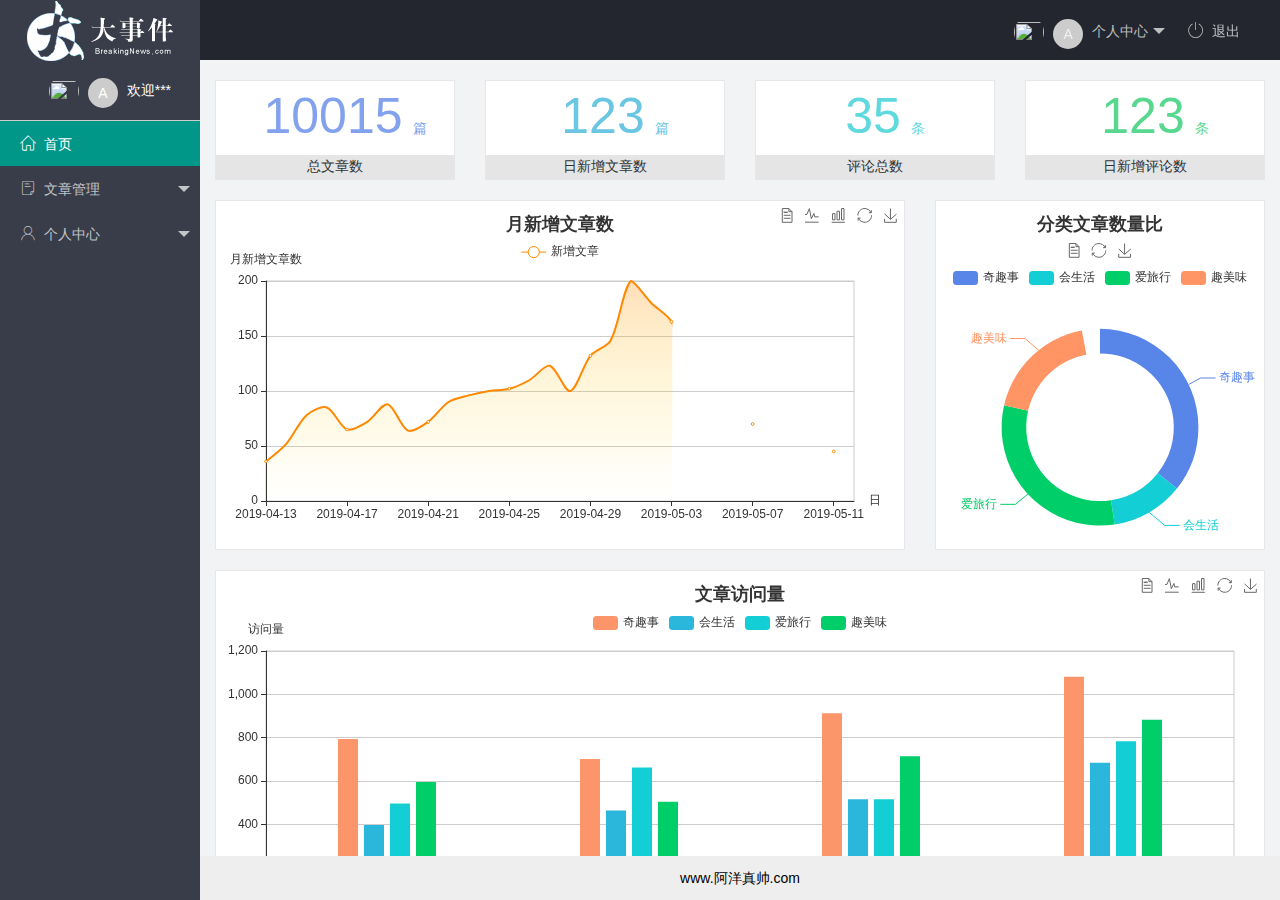
==== commit 11412e71: "完成了更改用户信息的制作" ====
--- a/index.html
+++ b/index.html
@@ -8,6 +8,7 @@
     <link rel="stylesheet" href="/assets/lib/layui/css/layui.css">
     <link rel="stylesheet" href="/assets/css/index.css">
     <link rel="stylesheet" href="/assets/fonts/iconfont.css">
+    
     <title>后台主页</title>
 </head>
 
@@ -29,9 +30,9 @@
                         个人中心
                     </a>
                     <dl class="layui-nav-child">
-                        <dd><a href="">基本资料</a></dd>
-                        <dd><a href="">更换密码</a></dd>
-                        <dd><a href="">重置密码</a></dd>
+                        <dd><a href="/userinfo/userinfo.html" target="fm">基本资料</a></dd>
+                        <dd><a href="/userinfo/user_avator.html" target="fm">更换头像</a></dd>
+                        <dd><a href="/userinfo/user_pwd.html" target="fm">重置密码</a></dd>
                     </dl>
                 </li>
                 <li class="layui-nav-item" lay-header-event="menuRight" lay-unselect>
@@ -69,9 +70,9 @@
                     <li class="layui-nav-item">
                         <a href="javascript:;"><span class="iconfont icon-user"></span>个人中心</a>
                         <dl class="layui-nav-child">
-                            <dd><a href="javascript:;"><i class="layui-icon layui-icon-app"></i>基本资料</a></dd>
-                            <dd><a href="javascript:;"><i class="layui-icon layui-icon-app"></i>更换头像</a></dd>
-                            <dd><a href="javascript:;"><i class="layui-icon layui-icon-app"></i>重置密码</a></dd>
+                            <dd><a href="/userinfo/userinfo.html" target="fm"><i class="layui-icon layui-icon-app"></i>基本资料</a></dd>
+                            <dd><a href="/userinfo/user_avator.html" target="fm"><i class="layui-icon layui-icon-app"></i>更换头像</a></dd>
+                            <dd><a href="/userinfo/user_pwd.html" target="fm" id="relogin"><i class="layui-icon layui-icon-app"></i>重置密码</a></dd>
 
                         </dl>
                     </li>
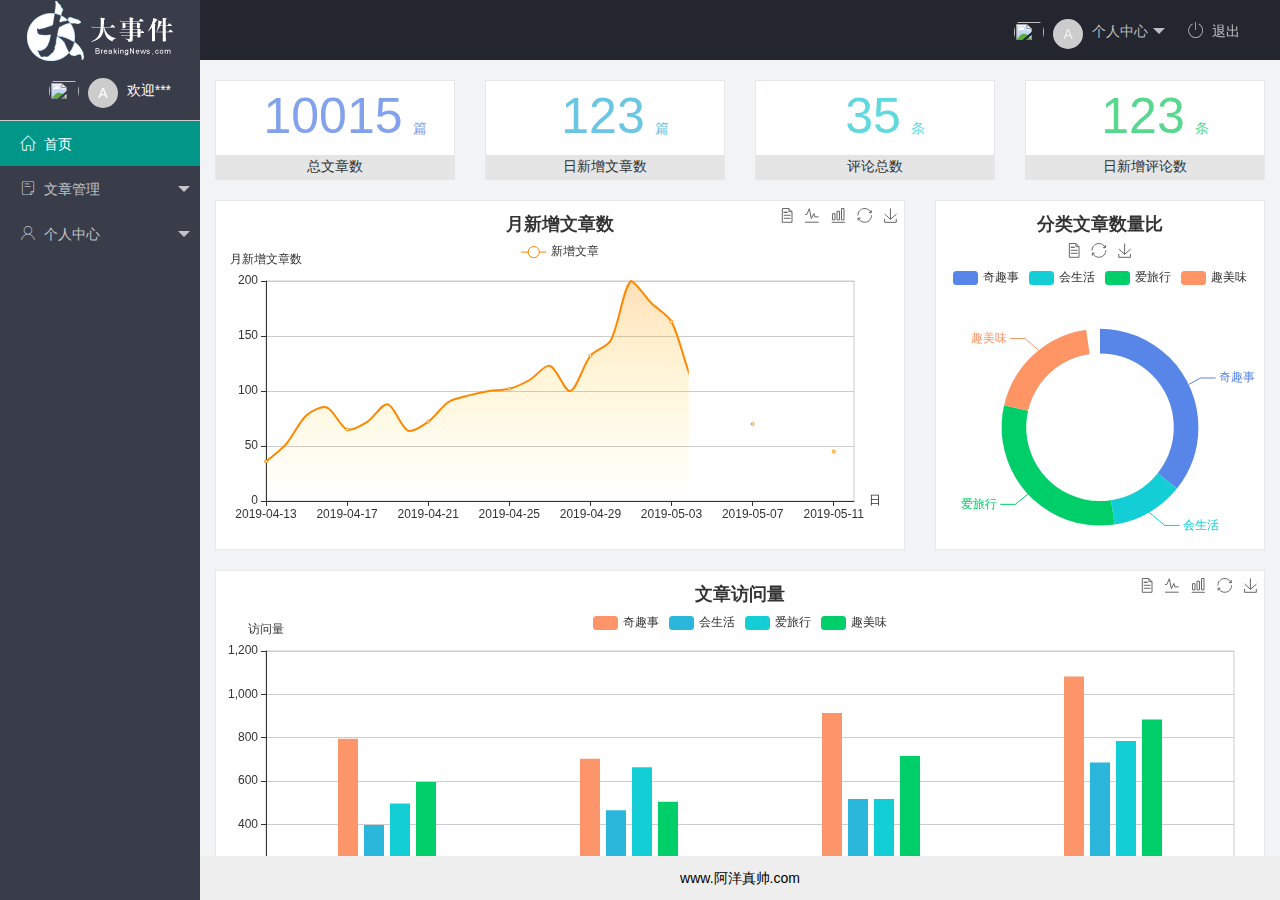
==== commit a40e7d3d: "完成了文章管理的相关制作" ====
--- a/index.html
+++ b/index.html
@@ -61,9 +61,9 @@
                     <li class="layui-nav-item ">
                         <a class="" href="javascript:;"><span class="iconfont icon-16"></span>文章管理</a>
                         <dl class="layui-nav-child">
-                            <dd><a href="javascript:;"><i class="layui-icon layui-icon-app"></i> 文章类别</a></dd>
-                            <dd><a href="javascript:;"><i class="layui-icon layui-icon-app"></i>文章列表</a></dd>
-                            <dd><a href="javascript:;"><i class="layui-icon layui-icon-app"></i>发表文章</a></dd>
+                            <dd><a href="/article/article_case.html" target="fm"><i class="layui-icon layui-icon-app"></i> 文章类别</a></dd>
+                            <dd><a href="/article/aet_list.html" target="fm"><i class="layui-icon layui-icon-app"></i>文章列表</a></dd>
+                            <dd><a href="/article/art_pub.html" target="fm"><i class="layui-icon layui-icon-app"></i>发表文章</a></dd>
 
                         </dl>
                     </li>
